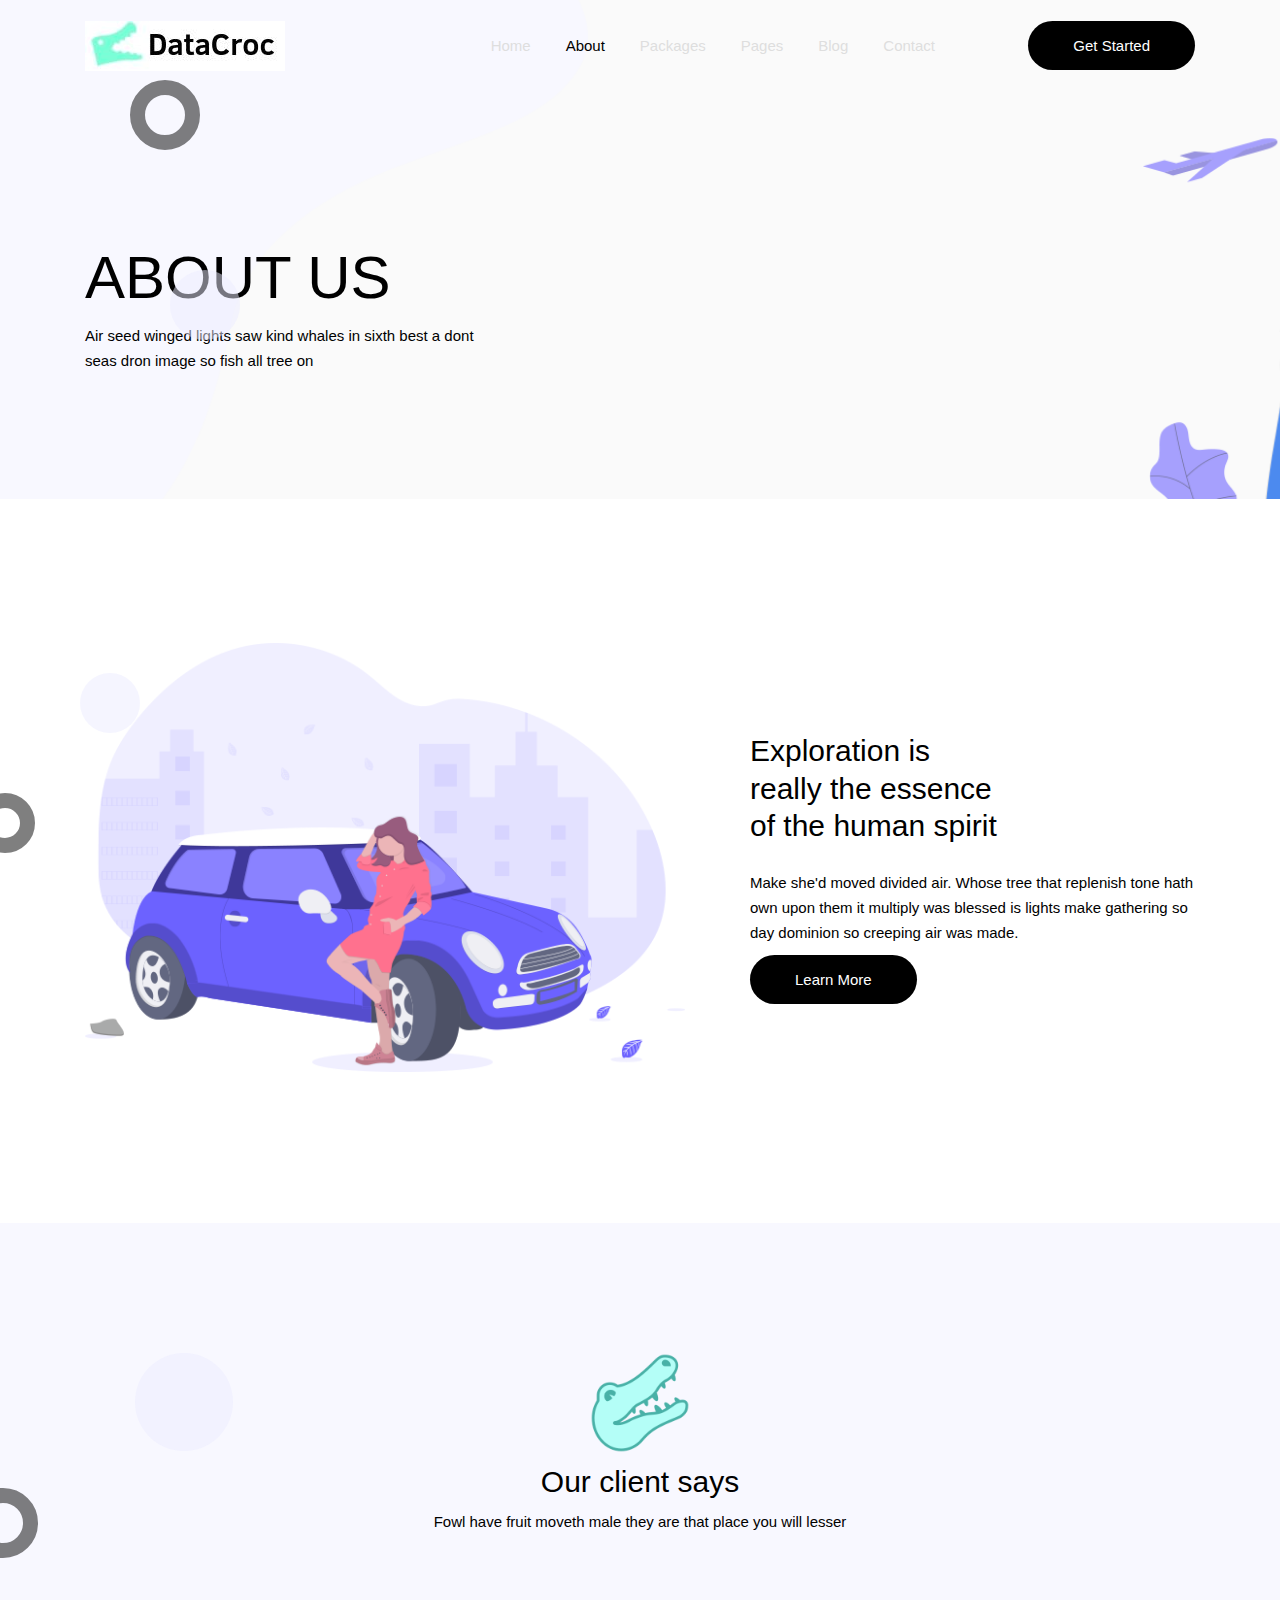
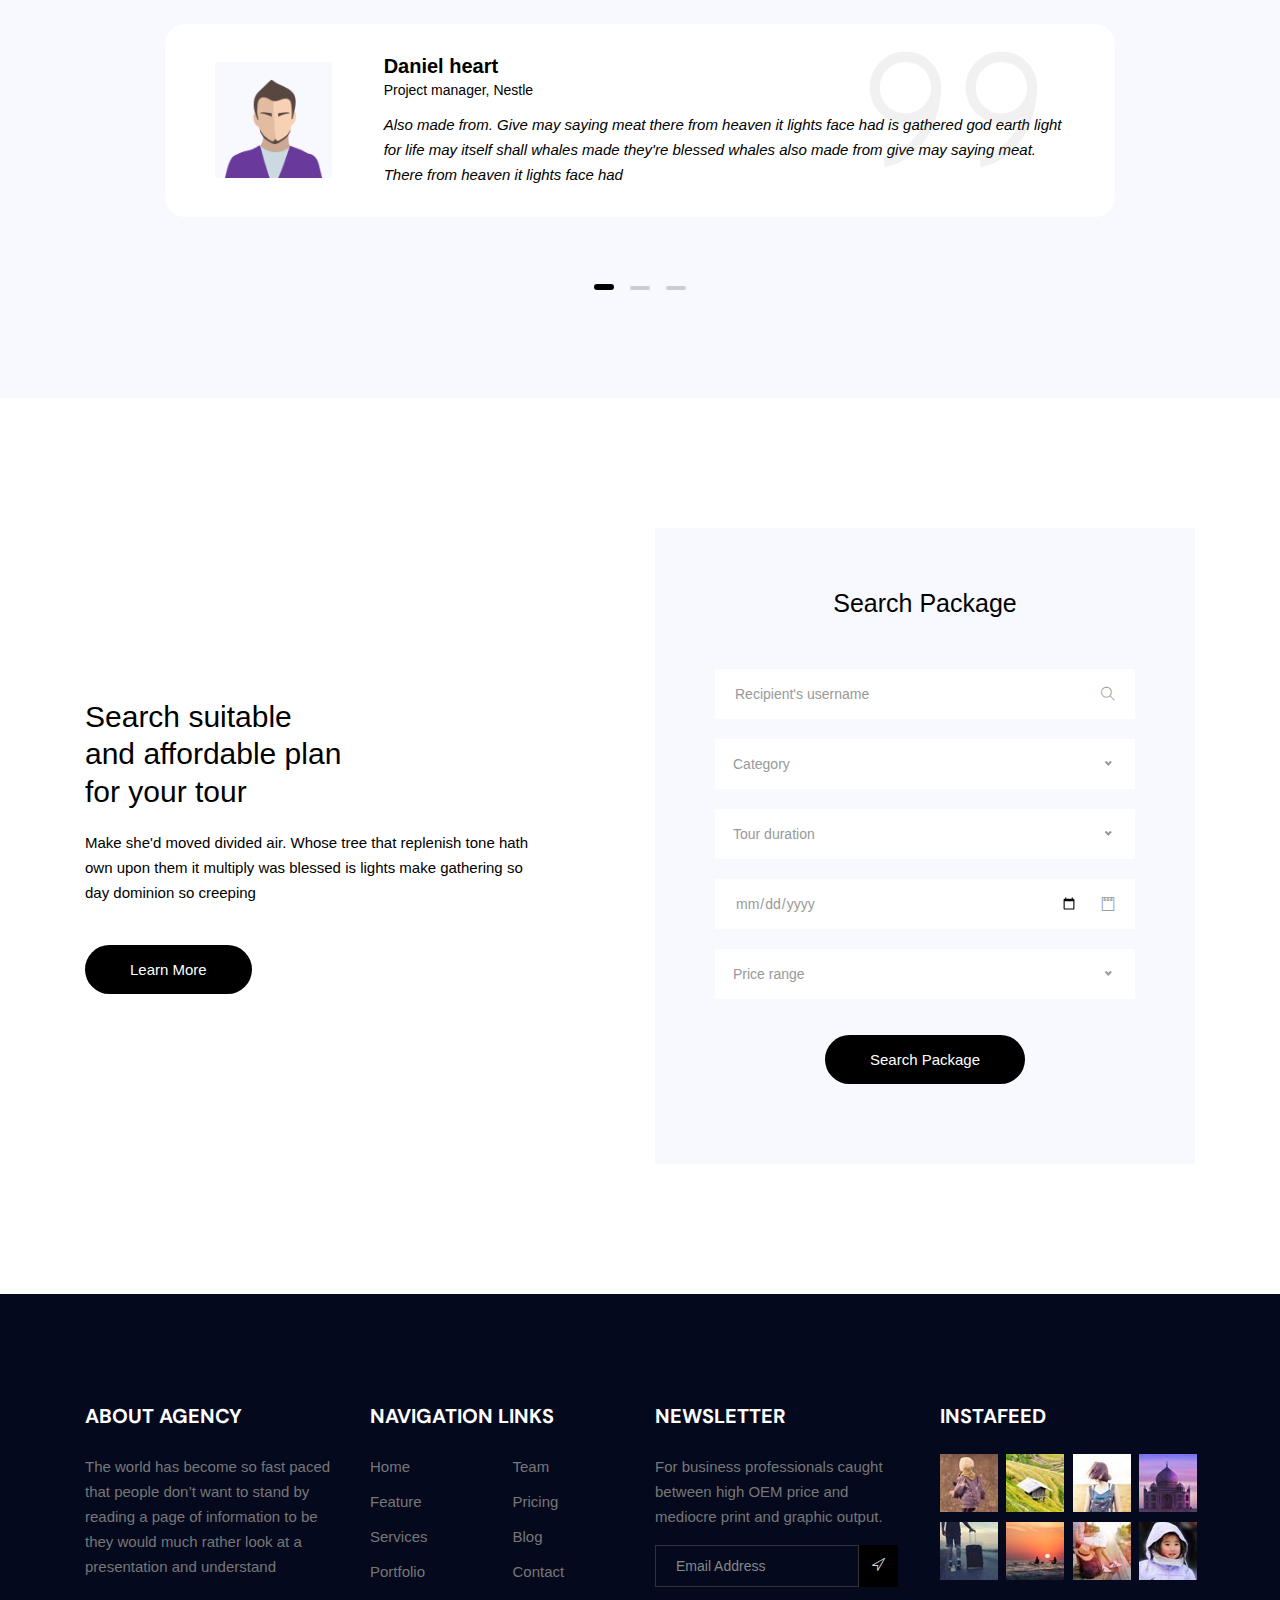
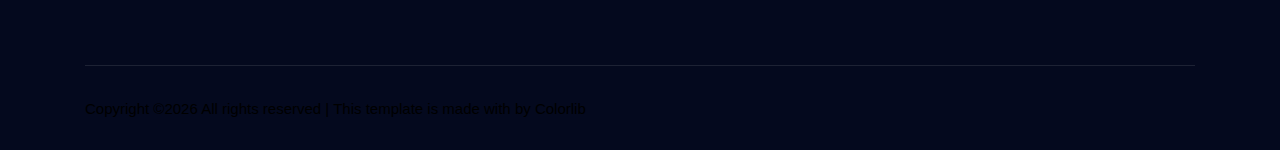
==== about_us.html @ cffe22d5 "Work on simplifying the product concept" ====
<!DOCTYPE html>
<html lang="en">
<head>
  <meta charset="UTF-8">
  <meta name="viewport" content="width=device-width, initial-scale=1.0">
  <meta http-equiv="X-UA-Compatible" content="ie=edge">
  <title>Safario Travel - About</title>
	<link rel="icon" href="img/Fevicon.png" type="image/png">

  <link rel="stylesheet" href="vendors/bootstrap/bootstrap.min.css">
  <link rel="stylesheet" href="vendors/fontawesome/css/all.min.css">
  <link rel="stylesheet" href="vendors/themify-icons/themify-icons.css">
  <link rel="stylesheet" href="vendors/linericon/style.css">
  <link rel="stylesheet" href="vendors/owl-carousel/owl.theme.default.min.css">
  <link rel="stylesheet" href="vendors/owl-carousel/owl.carousel.min.css">
  <link rel="stylesheet" href="vendors/flat-icon/font/flaticon.css">
  <link rel="stylesheet" href="vendors/nice-select/nice-select.css">

  <link rel="stylesheet" href="css/style.css">
</head>
<body>

  <!--================ Header Menu Area start =================-->
  <header class="header_area">
    <div class="main_menu">
      <nav class="navbar navbar-expand-lg navbar-light">
        <div class="container box_1620">
          <a class="navbar-brand logo_h" href="index.html"><img src="img/logo.png" alt=""></a>
          <button class="navbar-toggler" type="button" data-toggle="collapse" data-target="#navbarSupportedContent" aria-controls="navbarSupportedContent" aria-expanded="false" aria-label="Toggle navigation">
            <span class="icon-bar"></span>
            <span class="icon-bar"></span>
            <span class="icon-bar"></span>
          </button>

          <div class="collapse navbar-collapse offset" id="navbarSupportedContent">
            <ul class="nav navbar-nav menu_nav justify-content-end">
              <li class="nav-item"><a class="nav-link" href="index.html">Home</a></li> 
              <li class="nav-item active"><a class="nav-link" href="about_us.html">About</a></li>
              <li class="nav-item"><a class="nav-link" href="package.html">Packages</a>
              <li class="nav-item submenu dropdown">
                <a href="#" class="nav-link dropdown-toggle" data-toggle="dropdown" role="button" aria-haspopup="true"
                  aria-expanded="false">Pages</a>
                <ul class="dropdown-menu">
                  <li class="nav-item"><a class="nav-link" href="amentities.html">Amentities</a>                 
                </ul>
							</li>

              <li class="nav-item submenu dropdown">
                <a href="#" class="nav-link dropdown-toggle" data-toggle="dropdown" role="button" aria-haspopup="true"
                  aria-expanded="false">Blog</a>
                <ul class="dropdown-menu">
                  <li class="nav-item"><a class="nav-link" href="blog.html">Blog Single</a></li>
                  <li class="nav-item"><a class="nav-link" href="blog-details.html">Blog Details</a></li>
                </ul>
							</li>
              <li class="nav-item"><a class="nav-link" href="contact.html">Contact</a></li>
            </ul>

            <div class="nav-right text-center text-lg-right py-4 py-lg-0">
              <a class="button" href="#">Get Started</a>
            </div>
          </div> 
        </div>
      </nav>
    </div>
  </header>
  <!--================Header Menu Area =================-->



  <!--================Hero Banner SM Area Start =================-->
  <section class="hero-banner-sm magic-ball magic-ball-banner" id="parallax-1" data-anchor-target="#parallax-1" data-300-top="background-position: 0px -80px" data-top-bottom="background-position: 0 100px">
    <div class="container">
      <div class="hero-banner-sm-content">
        <h1>About Us</h1>
        <p>Air seed winged lights saw kind whales in sixth best a dont seas dron image so fish all tree on</p>
      </div>
    </div>
  </section>
  <!--================Hero Banner SM Area End =================-->


  <!--================About Area Start =================-->
  <section class="section-padding magic-ball magic-ball-sm magic-ball-about">
    <div class="container">
      <div class="row">
        <div class="col-lg-7 col-md-6 mb-4 mb-md-0">
          <div class="about-img">
            <img class="img-fluid" src="img/home/about-img.png" alt="">
          </div>
        </div>
        <div class="col-lg-5 col-md-6 align-self-center about-content">
          <h2>Exploration is <br class="d-none d-xl-block"> really the essence <br class="d-none d-xl-block"> of the human spirit</h2>
          <p>Make she'd moved divided air. Whose tree that replenish tone hath own upon them it multiply was blessed is lights make gathering so day dominion so creeping air was made.</p>
          <a class="button" href="#">Learn More</a>
        </div>
      </div>
    </div>
  </section>
  <!--================About Area End =================-->


  <!--================Testimonial section Start =================-->
  <section class="bg-gray section-padding magic-ball magic-ball-testimonial pb-xl-5">
    <div class="container">
      <div class="section-intro text-center pb-90px">
        <img class="section-intro-img" src="img/home/section-icon.png" alt="">
        <h2>Our client says</h2>
        <p>Fowl have fruit moveth male they are that place you will lesser</p>
      </div>


      <div class="owl-carousel owl-theme testimonial pb-xl-5">
        <div class="testimonial__item">
          <div class="row">
            <div class="col-md-3 col-lg-2 align-self-center">
              <div class="testimonial__img">
                <img class="card-img rounded-0" src="img/testimonial/t-slider1.png" alt="">
              </div>
            </div>
            <div class="col-md-9 col-lg-10">
              <div class="testimonial__content mt-3 mt-sm-0">
                <h3>Daniel heart</h3>
                <p>Project manager, Nestle</p>
                <p class="testimonial__i">Also made from. Give may saying meat there from heaven it lights face had is gathered god earth light for life may itself shall whales made they're blessed whales also made from give may saying meat. There from heaven it lights face had</p>
                <span class="testimonial__icon"><i class="ti-quote-right"></i></span>
              </div>
            </div>
          </div>
        </div>
        <div class="testimonial__item">
          <div class="row">
            <div class="col-md-3 col-lg-2 align-self-center">
              <div class="testimonial__img">
                <img class="card-img rounded-0" src="img/testimonial/t-slider1.png" alt="">
              </div>
            </div>
            <div class="col-md-9 col-lg-10">
              <div class="testimonial__content mt-3 mt-sm-0">
                <h3>Daniel heart</h3>
                <p>Project manager, Nestle</p>
                <p class="testimonial__i">Also made from. Give may saying meat there from heaven it lights face had is gathered god earth light for life may itself shall whales made they're blessed whales also made from give may saying meat. There from heaven it lights face had</p>
                <span class="testimonial__icon"><i class="ti-quote-right"></i></span>
              </div>
            </div>
          </div>
        </div>
        <div class="testimonial__item">
          <div class="row">
            <div class="col-md-3 col-lg-2 align-self-center">
              <div class="testimonial__img">
                <img class="card-img rounded-0" src="img/testimonial/t-slider1.png" alt="">
              </div>
            </div>
            <div class="col-md-9 col-lg-10">
              <div class="testimonial__content mt-3 mt-sm-0">
                <h3>Daniel heart</h3>
                <p>Project manager, Nestle</p>
                <p class="testimonial__i">Also made from. Give may saying meat there from heaven it lights face had is gathered god earth light for life may itself shall whales made they're blessed whales also made from give may saying meat. There from heaven it lights face had</p>
                <span class="testimonial__icon"><i class="ti-quote-right"></i></span>
              </div>
            </div>
          </div>
        </div>
      </div>
    </div>
  </section>
  <!--================Testimonial section End =================-->


  <!--================Search Package section Start =================-->
  <section class="section-margin">
    <div class="container">
      <div class="row">
        <div class="col-lg-6 col-xl-5 align-self-center mb-5 mb-lg-0">
          <div class="search-content">
            <h2>Search suitable <br class="d-none d-xl-block"> and affordable plan <br class="d-none d-xl-block"> for your tour</h2>
            <p>Make she'd moved divided air. Whose tree that replenish tone hath own upon them it multiply was blessed is lights make gathering so day dominion so creeping</p>
            <a class="button" href="#">Learn More</a>
          </div>
        </div>
        <div class="col-lg-6 col-xl-6 offset-xl-1">
          <div class="search-wrapper">
            <h3>Search Package</h3>

            <form class="search-form" action="#">
              <div class="form-group">
                <div class="input-group">
                  <input type="text" class="form-control" placeholder="Recipient's username">
                  <div class="input-group-append">
                    <span class="input-group-text"><i class="ti-search"></i></span>
                  </div>
                </div>
              </div>
              <div class="form-group">
                <select name="category" id="category">
                  <option value="disabled" disabled selected>Category</option>
                  <option value="8 AM">8 AM</option>
                  <option value="12 PM">12 PM</option>
                </select>
              </div>
              <div class="form-group">
                <select name="tourDucation" id="tourDuration">
                  <option value="disabled" disabled selected>Tour duration</option>
                  <option value="8 AM">8 AM</option>
                  <option value="12 PM">12 PM</option>
                </select>
              </div>
              <div class="form-group">
                <div class="input-group">
                  <input type="date" class="form-control">
                  <div class="input-group-append">
                    <span class="input-group-text"><i class="ti-notepad"></i></span>
                  </div>
                </div>
              </div>
              <div class="form-group">
                <select name="priceRange" id="priceRange">
                  <option value="disabled" disabled selected>Price range</option>
                  <option value="8 AM">8 AM</option>
                  <option value="12 PM">12 PM</option>
                </select>
              </div>
              <div class="form-group">
                <button class="button border-0 mt-3" type="submit">Search Package</button>
              </div>
            </form>
          </div>

        </div>
      </div>
    </div>
  </section>
  <!--================Search Package section End =================-->




  <!-- ================ start footer Area ================= -->
  <footer class="footer-area">
    <div class="container">
      <div class="row">
        <div class="col-lg-3  col-md-6 col-sm-6">
          <div class="single-footer-widget">
            <h6>About Agency</h6>
            <p>
              The world has become so fast paced that people don’t want to stand by reading a page of information to be  they would much rather look at a presentation and understand
            </p>
          </div>
        </div>
        <div class="col-lg-3 col-md-6 col-sm-6">
          <div class="single-footer-widget">
            <h6>Navigation Links</h6>
            <div class="row">
              <div class="col">
                <ul>
                  <li><a href="#">Home</a></li>
                  <li><a href="#">Feature</a></li>
                  <li><a href="#">Services</a></li>
                  <li><a href="#">Portfolio</a></li>
                </ul>
              </div>
              <div class="col">
                <ul>
                  <li><a href="#">Team</a></li>
                  <li><a href="#">Pricing</a></li>
                  <li><a href="#">Blog</a></li>
                  <li><a href="#">Contact</a></li>
                </ul>
              </div>										
            </div>							
          </div>
        </div>							
        <div class="col-lg-3  col-md-6 col-sm-6">
          <div class="single-footer-widget">
            <h6>Newsletter</h6>
            <p>
              For business professionals caught between high OEM price and mediocre print and graphic output.									
            </p>								
            <div id="mc_embed_signup">
              <form target="_blank" action="https://spondonit.us12.list-manage.com/subscribe/post?u=1462626880ade1ac87bd9c93a&amp;id=92a4423d01" method="get" class="subscription relative">
                <div class="input-group d-flex flex-row">
                  <input name="EMAIL" placeholder="Email Address" onfocus="this.placeholder = ''" onblur="this.placeholder = 'Email Address '" required="" type="email">
                  <button class="btn bb-btn"><span class="lnr lnr-location"></span></button>		
                </div>									
                <div class="mt-10 info"></div>
              </form>
            </div>
          </div>
        </div>
        <div class="col-lg-3  col-md-6 col-sm-6">
          <div class="single-footer-widget mail-chimp">
            <h6 class="mb-20">InstaFeed</h6>
            <ul class="instafeed d-flex flex-wrap">
              <li><img src="img/instagram/i1.jpg" alt=""></li>
              <li><img src="img/instagram/i2.jpg" alt=""></li>
              <li><img src="img/instagram/i3.jpg" alt=""></li>
              <li><img src="img/instagram/i4.jpg" alt=""></li>
              <li><img src="img/instagram/i5.jpg" alt=""></li>
              <li><img src="img/instagram/i6.jpg" alt=""></li>
              <li><img src="img/instagram/i7.jpg" alt=""></li>
              <li><img src="img/instagram/i8.jpg" alt=""></li>
            </ul>
          </div>
        </div>						
      </div>

      <div class="footer-bottom">
        <div class="row align-items-center">
          <p class="col-lg-8 col-sm-12 footer-text m-0 text-center text-lg-left"><!-- Link back to Colorlib can't be removed. Template is licensed under CC BY 3.0. -->
Copyright &copy;<script>document.write(new Date().getFullYear());</script> All rights reserved | This template is made with <i class="fa fa-heart" aria-hidden="true"></i> by <a href="https://colorlib.com" target="_blank">Colorlib</a>
<!-- Link back to Colorlib can't be removed. Template is licensed under CC BY 3.0. --></p>
          <div class="col-lg-4 col-sm-12 footer-social text-center text-lg-right">
            <a href="#"><i class="fab fa-facebook-f"></i></a>
            <a href="#"><i class="fab fa-twitter"></i></a>
            <a href="#"><i class="fab fa-dribbble"></i></a>
            <a href="#"><i class="fab fa-behance"></i></a>
          </div>
        </div>
      </div>
    </div>
  </footer>
  <!-- ================ End footer Area ================= -->




  <script src="vendors/jquery/jquery-3.2.1.min.js"></script>
  <script src="vendors/bootstrap/bootstrap.bundle.min.js"></script>
  <script src="vendors/owl-carousel/owl.carousel.min.js"></script>
  <script src="vendors/Magnific-Popup/jquery.magnific-popup.min.js"></script>
  <script src="vendors/nice-select/jquery.nice-select.min.js"></script>
  <script src="js/jquery.ajaxchimp.min.js"></script>
  <script src="js/mail-script.js"></script>
  <script src="js/skrollr.min.js"></script>
  <script src="js/main.js"></script>
</body>
</html>
---- vendors/themify-icons/themify-icons.css ----
@font-face {
	font-family: 'themify';
	src:url('fonts/themify.eot?-fvbane');
	src:url('fonts/themify.eot?#iefix-fvbane') format('embedded-opentype'),
		url('fonts/themify.woff?-fvbane') format('woff'),
		url('fonts/themify.ttf?-fvbane') format('truetype'),
		url('fonts/themify.svg?-fvbane#themify') format('svg');
	font-weight: normal;
	font-style: normal;
}

[class^="ti-"], [class*=" ti-"] {
	font-family: 'themify';
	speak: none;
	font-style: normal;
	font-weight: normal;
	font-variant: normal;
	text-transform: none;
	line-height: 1;

	/* Better Font Rendering =========== */
	-webkit-font-smoothing: antialiased;
	-moz-osx-font-smoothing: grayscale;
}

.ti-wand:before {
	content: "\e600";
}
.ti-volume:before {
	content: "\e601";
}
.ti-user:before {
	content: "\e602";
}
.ti-unlock:before {
	content: "\e603";
}
.ti-unlink:before {
	content: "\e604";
}
.ti-trash:before {
	content: "\e605";
}
.ti-thought:before {
	content: "\e606";
}
.ti-target:before {
	content: "\e607";
}
.ti-tag:before {
	content: "\e608";
}
.ti-tablet:before {
	content: "\e609";
}
.ti-star:before {
	content: "\e60a";
}
.ti-spray:before {
	content: "\e60b";
}
.ti-signal:before {
	content: "\e60c";
}
.ti-shopping-cart:before {
	content: "\e60d";
}
.ti-shopping-cart-full:before {
	content: "\e60e";
}
.ti-settings:before {
	content: "\e60f";
}
.ti-search:before {
	content: "\e610";
}
.ti-zoom-in:before {
	content: "\e611";
}
.ti-zoom-out:before {
	content: "\e612";
}
.ti-cut:before {
	content: "\e613";
}
.ti-ruler:before {
	content: "\e614";
}
.ti-ruler-pencil:before {
	content: "\e615";
}
.ti-ruler-alt:before {
	content: "\e616";
}
.ti-bookmark:before {
	content: "\e617";
}
.ti-bookmark-alt:before {
	content: "\e618";
}
.ti-reload:before {
	content: "\e619";
}
.ti-plus:before {
	content: "\e61a";
}
.ti-pin:before {
	content: "\e61b";
}
.ti-pencil:before {
	content: "\e61c";
}
.ti-pencil-alt:before {
	content: "\e61d";
}
.ti-paint-roller:before {
	content: "\e61e";
}
.ti-paint-bucket:before {
	content: "\e61f";
}
.ti-na:before {
	content: "\e620";
}
.ti-mobile:before {
	content: "\e621";
}
.ti-minus:before {
	content: "\e622";
}
.ti-medall:before {
	content: "\e623";
}
.ti-medall-alt:before {
	content: "\e624";
}
.ti-marker:before {
	content: "\e625";
}
.ti-marker-alt:before {
	content: "\e626";
}
.ti-arrow-up:before {
	content: "\e627";
}
.ti-arrow-right:before {
	content: "\e628";
}
.ti-arrow-left:before {
	content: "\e629";
}
.ti-arrow-down:before {
	content: "\e62a";
}
.ti-lock:before {
	content: "\e62b";
}
.ti-location-arrow:before {
	content: "\e62c";
}
.ti-link:before {
	content: "\e62d";
}
.ti-layout:before {
	content: "\e62e";
}
.ti-layers:before {
	content: "\e62f";
}
.ti-layers-alt:before {
	content: "\e630";
}
.ti-key:before {
	content: "\e631";
}
.ti-import:before {
	content: "\e632";
}
.ti-image:before {
	content: "\e633";
}
.ti-heart:before {
	content: "\e634";
}
.ti-heart-broken:before {
	content: "\e635";
}
.ti-hand-stop:before {
	content: "\e636";
}
.ti-hand-open:before {
	content: "\e637";
}
.ti-hand-drag:before {
	content: "\e638";
}
.ti-folder:before {
	content: "\e639";
}
.ti-flag:before {
	content: "\e63a";
}
.ti-flag-alt:before {
	content: "\e63b";
}
.ti-flag-alt-2:before {
	content: "\e63c";
}
.ti-eye:before {
	content: "\e63d";
}
.ti-export:before {
	content: "\e63e";
}
.ti-exchange-vertical:before {
	content: "\e63f";
}
.ti-desktop:before {
	content: "\e640";
}
.ti-cup:before {
	content: "\e641";
}
.ti-crown:before {
	content: "\e642";
}
.ti-comments:before {
	content: "\e643";
}
.ti-comment:before {
	content: "\e644";
}
.ti-comment-alt:before {
	content: "\e645";
}
.ti-close:before {
	content: "\e646";
}
.ti-clip:before {
	content: "\e647";
}
.ti-angle-up:before {
	content: "\e648";
}
.ti-angle-right:before {
	content: "\e649";
}
.ti-angle-left:before {
	content: "\e64a";
}
.ti-angle-down:before {
	content: "\e64b";
}
.ti-check:before {
	content: "\e64c";
}
.ti-check-box:before {
	content: "\e64d";
}
.ti-camera:before {
	content: "\e64e";
}
.ti-announcement:before {
	content: "\e64f";
}
.ti-brush:before {
	content: "\e650";
}
.ti-briefcase:before {
	content: "\e651";
}
.ti-bolt:before {
	content: "\e652";
}
.ti-bolt-alt:before {
	content: "\e653";
}
.ti-blackboard:before {
	content: "\e654";
}
.ti-bag:before {
	content: "\e655";
}
.ti-move:before {
	content: "\e656";
}
.ti-arrows-vertical:before {
	content: "\e657";
}
.ti-arrows-horizontal:before {
	content: "\e658";
}
.ti-fullscreen:before {
	content: "\e659";
}
.ti-arrow-top-right:before {
	content: "\e65a";
}
.ti-arrow-top-left:before {
	content: "\e65b";
}
.ti-arrow-circle-up:before {
	content: "\e65c";
}
.ti-arrow-circle-right:before {
	content: "\e65d";
}
.ti-arrow-circle-left:before {
	content: "\e65e";
}
.ti-arrow-circle-down:before {
	content: "\e65f";
}
.ti-angle-double-up:before {
	content: "\e660";
}
.ti-angle-double-right:before {
	content: "\e661";
}
.ti-angle-double-left:before {
	content: "\e662";
}
.ti-angle-double-down:before {
	content: "\e663";
}
.ti-zip:before {
	content: "\e664";
}
.ti-world:before {
	content: "\e665";
}
.ti-wheelchair:before {
	content: "\e666";
}
.ti-view-list:before {
	content: "\e667";
}
.ti-view-list-alt:before {
	content: "\e668";
}
.ti-view-grid:before {
	content: "\e669";
}
.ti-uppercase:before {
	content: "\e66a";
}
.ti-upload:before {
	content: "\e66b";
}
.ti-underline:before {
	content: "\e66c";
}
.ti-truck:before {
	content: "\e66d";
}
.ti-timer:before {
	content: "\e66e";
}
.ti-ticket:before {
	content: "\e66f";
}
.ti-thumb-up:before {
	content: "\e670";
}
.ti-thumb-down:before {
	content: "\e671";
}
.ti-text:before {
	content: "\e672";
}
.ti-stats-up:before {
	content: "\e673";
}
.ti-stats-down:before {
	content: "\e674";
}
.ti-split-v:before {
	content: "\e675";
}
.ti-split-h:before {
	content: "\e676";
}
.ti-smallcap:before {
	content: "\e677";
}
.ti-shine:before {
	content: "\e678";
}
.ti-shift-right:before {
	content: "\e679";
}
.ti-shift-left:before {
	content: "\e67a";
}
.ti-shield:before {
	content: "\e67b";
}
.ti-notepad:before {
	content: "\e67c";
}
.ti-server:before {
	content: "\e67d";
}
.ti-quote-right:before {
	content: "\e67e";
}
.ti-quote-left:before {
	content: "\e67f";
}
.ti-pulse:before {
	content: "\e680";
}
.ti-printer:before {
	content: "\e681";
}
.ti-power-off:before {
	content: "\e682";
}
.ti-plug:before {
	content: "\e683";
}
.ti-pie-chart:before {
	content: "\e684";
}
.ti-paragraph:before {
	content: "\e685";
}
.ti-panel:before {
	content: "\e686";
}
.ti-package:before {
	content: "\e687";
}
.ti-music:before {
	content: "\e688";
}
.ti-music-alt:before {
	content: "\e689";
}
.ti-mouse:before {
	content: "\e68a";
}
.ti-mouse-alt:before {
	content: "\e68b";
}
.ti-money:before {
	content: "\e68c";
}
.ti-microphone:before {
	content: "\e68d";
}
.ti-menu:before {
	content: "\e68e";
}
.ti-menu-alt:before {
	content: "\e68f";
}
.ti-map:before {
	content: "\e690";
}
.ti-map-alt:before {
	content: "\e691";
}
.ti-loop:before {
	content: "\e692";
}
.ti-location-pin:before {
	content: "\e693";
}
.ti-list:before {
	content: "\e694";
}
.ti-light-bulb:before {
	content: "\e695";
}
.ti-Italic:before {
	content: "\e696";
}
.ti-info:before {
	content: "\e697";
}
.ti-infinite:before {
	content: "\e698";
}
.ti-id-badge:before {
	content: "\e699";
}
.ti-hummer:before {
	content: "\e69a";
}
.ti-home:before {
	content: "\e69b";
}
.ti-help:before {
	content: "\e69c";
}
.ti-headphone:before {
	content: "\e69d";
}
.ti-harddrives:before {
	content: "\e69e";
}
.ti-harddrive:before {
	content: "\e69f";
}
.ti-gift:before {
	content: "\e6a0";
}
.ti-game:before {
	content: "\e6a1";
}
.ti-filter:before {
	content: "\e6a2";
}
.ti-files:before {
	content: "\e6a3";
}
.ti-file:before {
	content: "\e6a4";
}
.ti-eraser:before {
	content: "\e6a5";
}
.ti-envelope:before {
	content: "\e6a6";
}
.ti-download:before {
	content: "\e6a7";
}
.ti-direction:before {
	content: "\e6a8";
}
.ti-direction-alt:before {
	content: "\e6a9";
}
.ti-dashboard:before {
	content: "\e6aa";
}
.ti-control-stop:before {
	content: "\e6ab";
}
.ti-control-shuffle:before {
	content: "\e6ac";
}
.ti-control-play:before {
	content: "\e6ad";
}
.ti-control-pause:before {
	content: "\e6ae";
}
.ti-control-forward:before {
	content: "\e6af";
}
.ti-control-backward:before {
	content: "\e6b0";
}
.ti-cloud:before {
	content: "\e6b1";
}
.ti-cloud-up:before {
	content: "\e6b2";
}
.ti-cloud-down:before {
	content: "\e6b3";
}
.ti-clipboard:before {
	content: "\e6b4";
}
.ti-car:before {
	content: "\e6b5";
}
.ti-calendar:before {
	content: "\e6b6";
}
.ti-book:before {
	content: "\e6b7";
}
.ti-bell:before {
	content: "\e6b8";
}
.ti-basketball:before {
	content: "\e6b9";
}
.ti-bar-chart:before {
	content: "\e6ba";
}
.ti-bar-chart-alt:before {
	content: "\e6bb";
}
.ti-back-right:before {
	content: "\e6bc";
}
.ti-back-left:before {
	content: "\e6bd";
}
.ti-arrows-corner:before {
	content: "\e6be";
}
.ti-archive:before {
	content: "\e6bf";
}
.ti-anchor:before {
	content: "\e6c0";
}
.ti-align-right:before {
	content: "\e6c1";
}
.ti-align-left:before {
	content: "\e6c2";
}
.ti-align-justify:before {
	content: "\e6c3";
}
.ti-align-center:before {
	content: "\e6c4";
}
.ti-alert:before {
	content: "\e6c5";
}
.ti-alarm-clock:before {
	content: "\e6c6";
}
.ti-agenda:before {
	content: "\e6c7";
}
.ti-write:before {
	content: "\e6c8";
}
.ti-window:before {
	content: "\e6c9";
}
.ti-widgetized:before {
	content: "\e6ca";
}
.ti-widget:before {
	content: "\e6cb";
}
.ti-widget-alt:before {
	content: "\e6cc";
}
.ti-wallet:before {
	content: "\e6cd";
}
.ti-video-clapper:before {
	content: "\e6ce";
}
.ti-video-camera:before {
	content: "\e6cf";
}
.ti-vector:before {
	content: "\e6d0";
}
.ti-themify-logo:before {
	content: "\e6d1";
}
.ti-themify-favicon:before {
	content: "\e6d2";
}
.ti-themify-favicon-alt:before {
	content: "\e6d3";
}
.ti-support:before {
	content: "\e6d4";
}
.ti-stamp:before {
	content: "\e6d5";
}
.ti-split-v-alt:before {
	content: "\e6d6";
}
.ti-slice:before {
	content: "\e6d7";
}
.ti-shortcode:before {
	content: "\e6d8";
}
.ti-shift-right-alt:before {
	content: "\e6d9";
}
.ti-shift-left-alt:before {
	content: "\e6da";
}
.ti-ruler-alt-2:before {
	content: "\e6db";
}
.ti-receipt:before {
	content: "\e6dc";
}
.ti-pin2:before {
	content: "\e6dd";
}
.ti-pin-alt:before {
	content: "\e6de";
}
.ti-pencil-alt2:before {
	content: "\e6df";
}
.ti-palette:before {
	content: "\e6e0";
}
.ti-more:before {
	content: "\e6e1";
}
.ti-more-alt:before {
	content: "\e6e2";
}
.ti-microphone-alt:before {
	content: "\e6e3";
}
.ti-magnet:before {
	content: "\e6e4";
}
.ti-line-double:before {
	content: "\e6e5";
}
.ti-line-dotted:before {
	content: "\e6e6";
}
.ti-line-dashed:before {
	content: "\e6e7";
}
.ti-layout-width-full:before {
	content: "\e6e8";
}
.ti-layout-width-default:before {
	content: "\e6e9";
}
.ti-layout-width-default-alt:before {
	content: "\e6ea";
}
.ti-layout-tab:before {
	content: "\e6eb";
}
.ti-layout-tab-window:before {
	content: "\e6ec";
}
.ti-layout-tab-v:before {
	content: "\e6ed";
}
.ti-layout-tab-min:before {
	content: "\e6ee";
}
.ti-layout-slider:before {
	content: "\e6ef";
}
.ti-layout-slider-alt:before {
	content: "\e6f0";
}
.ti-layout-sidebar-right:before {
	content: "\e6f1";
}
.ti-layout-sidebar-none:before {
	content: "\e6f2";
}
.ti-layout-sidebar-left:before {
	content: "\e6f3";
}
.ti-layout-placeholder:before {
	content: "\e6f4";
}
.ti-layout-menu:before {
	content: "\e6f5";
}
.ti-layout-menu-v:before {
	content: "\e6f6";
}
.ti-layout-menu-separated:before {
	content: "\e6f7";
}
.ti-layout-menu-full:before {
	content: "\e6f8";
}
.ti-layout-media-right-alt:before {
	content: "\e6f9";
}
.ti-layout-media-right:before {
	content: "\e6fa";
}
.ti-layout-media-overlay:before {
	content: "\e6fb";
}
.ti-layout-media-overlay-alt:before {
	content: "\e6fc";
}
.ti-layout-media-overlay-alt-2:before {
	content: "\e6fd";
}
.ti-layout-media-left-alt:before {
	content: "\e6fe";
}
.ti-layout-media-left:before {
	content: "\e6ff";
}
.ti-layout-media-center-alt:before {
	content: "\e700";
}
.ti-layout-media-center:before {
	content: "\e701";
}
.ti-layout-list-thumb:before {
	content: "\e702";
}
.ti-layout-list-thumb-alt:before {
	content: "\e703";
}
.ti-layout-list-post:before {
	content: "\e704";
}
.ti-layout-list-large-image:before {
	content: "\e705";
}
.ti-layout-line-solid:before {
	content: "\e706";
}
.ti-layout-grid4:before {
	content: "\e707";
}
.ti-layout-grid3:before {
	content: "\e708";
}
.ti-layout-grid2:before {
	content: "\e709";
}
.ti-layout-grid2-thumb:before {
	content: "\e70a";
}
.ti-layout-cta-right:before {
	content: "\e70b";
}
.ti-layout-cta-left:before {
	content: "\e70c";
}
.ti-layout-cta-center:before {
	content: "\e70d";
}
.ti-layout-cta-btn-right:before {
	content: "\e70e";
}
.ti-layout-cta-btn-left:before {
	content: "\e70f";
}
.ti-layout-column4:before {
	content: "\e710";
}
.ti-layout-column3:before {
	content: "\e711";
}
.ti-layout-column2:before {
	content: "\e712";
}
.ti-layout-accordion-separated:before {
	content: "\e713";
}
.ti-layout-accordion-merged:before {
	content: "\e714";
}
.ti-layout-accordion-list:before {
	content: "\e715";
}
.ti-ink-pen:before {
	content: "\e716";
}
.ti-info-alt:before {
	content: "\e717";
}
.ti-help-alt:before {
	content: "\e718";
}
.ti-headphone-alt:before {
	content: "\e719";
}
.ti-hand-point-up:before {
	content: "\e71a";
}
.ti-hand-point-right:before {
	content: "\e71b";
}
.ti-hand-point-left:before {
	content: "\e71c";
}
.ti-hand-point-down:before {
	content: "\e71d";
}
.ti-gallery:before {
	content: "\e71e";
}
.ti-face-smile:before {
	content: "\e71f";
}
.ti-face-sad:before {
	content: "\e720";
}
.ti-credit-card:before {
	content: "\e721";
}
.ti-control-skip-forward:before {
	content: "\e722";
}
.ti-control-skip-backward:before {
	content: "\e723";
}
.ti-control-record:before {
	content: "\e724";
}
.ti-control-eject:before {
	content: "\e725";
}
.ti-comments-smiley:before {
	content: "\e726";
}
.ti-brush-alt:before {
	content: "\e727";
}
.ti-youtube:before {
	content: "\e728";
}
.ti-vimeo:before {
	content: "\e729";
}
.ti-twitter:before {
	content: "\e72a";
}
.ti-time:before {
	content: "\e72b";
}
.ti-tumblr:before {
	content: "\e72c";
}
.ti-skype:before {
	content: "\e72d";
}
.ti-share:before {
	content: "\e72e";
}
.ti-share-alt:before {
	content: "\e72f";
}
.ti-rocket:before {
	content: "\e730";
}
.ti-pinterest:before {
	content: "\e731";
}
.ti-new-window:before {
	content: "\e732";
}
.ti-microsoft:before {
	content: "\e733";
}
.ti-list-ol:before {
	content: "\e734";
}
.ti-linkedin:before {
	content: "\e735";
}
.ti-layout-sidebar-2:before {
	content: "\e736";
}
.ti-layout-grid4-alt:before {
	content: "\e737";
}
.ti-layout-grid3-alt:before {
	content: "\e738";
}
.ti-layout-grid2-alt:before {
	content: "\e739";
}
.ti-layout-column4-alt:before {
	content: "\e73a";
}
.ti-layout-column3-alt:before {
	content: "\e73b";
}
.ti-layout-column2-alt:before {
	content: "\e73c";
}
.ti-instagram:before {
	content: "\e73d";
}
.ti-google:before {
	content: "\e73e";
}
.ti-github:before {
	content: "\e73f";
}
.ti-flickr:before {
	content: "\e740";
}
.ti-facebook:before {
	content: "\e741";
}
.ti-dropbox:before {
	content: "\e742";
}
.ti-dribbble:before {
	content: "\e743";
}
.ti-apple:before {
	content: "\e744";
}
.ti-android:before {
	content: "\e745";
}
.ti-save:before {
	content: "\e746";
}
.ti-save-alt:before {
	content: "\e747";
}
.ti-yahoo:before {
	content: "\e748";
}
.ti-wordpress:before {
	content: "\e749";
}
.ti-vimeo-alt:before {
	content: "\e74a";
}
.ti-twitter-alt:before {
	content: "\e74b";
}
.ti-tumblr-alt:before {
	content: "\e74c";
}
.ti-trello:before {
	content: "\e74d";
}
.ti-stack-overflow:before {
	content: "\e74e";
}
.ti-soundcloud:before {
	content: "\e74f";
}
.ti-sharethis:before {
	content: "\e750";
}
.ti-sharethis-alt:before {
	content: "\e751";
}
.ti-reddit:before {
	content: "\e752";
}
.ti-pinterest-alt:before {
	content: "\e753";
}
.ti-microsoft-alt:before {
	content: "\e754";
}
.ti-linux:before {
	content: "\e755";
}
.ti-jsfiddle:before {
	content: "\e756";
}
.ti-joomla:before {
	content: "\e757";
}
.ti-html5:before {
	content: "\e758";
}
.ti-flickr-alt:before {
	content: "\e759";
}
.ti-email:before {
	content: "\e75a";
}
.ti-drupal:before {
	content: "\e75b";
}
.ti-dropbox-alt:before {
	content: "\e75c";
}
.ti-css3:before {
	content: "\e75d";
}
.ti-rss:before {
	content: "\e75e";
}
.ti-rss-alt:before {
	content: "\e75f";
}
---- vendors/linericon/style.css ----
@font-face {
	font-family: 'Linearicons-Free';
	src:url('fonts/Linearicons-Free.eot?w118d');
	src:url('fonts/Linearicons-Free.eot?#iefixw118d') format('embedded-opentype'),
		url('fonts/Linearicons-Free.woff2?w118d') format('woff2'),
		url('fonts/Linearicons-Free.woff?w118d') format('woff'),
		url('fonts/Linearicons-Free.ttf?w118d') format('truetype'),
		url('fonts/Linearicons-Free.svg?w118d#Linearicons-Free') format('svg');
	font-weight: normal;
	font-style: normal;
}

.lnr {
	font-family: 'Linearicons-Free';
	speak: none;
	font-style: normal;
	font-weight: normal;
	font-variant: normal;
	text-transform: none;
	line-height: 1;

	/* Better Font Rendering =========== */
	-webkit-font-smoothing: antialiased;
	-moz-osx-font-smoothing: grayscale;
}

.lnr-home:before {
	content: "\e800";
}
.lnr-apartment:before {
	content: "\e801";
}
.lnr-pencil:before {
	content: "\e802";
}
.lnr-magic-wand:before {
	content: "\e803";
}
.lnr-drop:before {
	content: "\e804";
}
.lnr-lighter:before {
	content: "\e805";
}
.lnr-poop:before {
	content: "\e806";
}
.lnr-sun:before {
	content: "\e807";
}
.lnr-moon:before {
	content: "\e808";
}
.lnr-cloud:before {
	content: "\e809";
}
.lnr-cloud-upload:before {
	content: "\e80a";
}
.lnr-cloud-download:before {
	content: "\e80b";
}
.lnr-cloud-sync:before {
	content: "\e80c";
}
.lnr-cloud-check:before {
	content: "\e80d";
}
.lnr-database:before {
	content: "\e80e";
}
.lnr-lock:before {
	content: "\e80f";
}
.lnr-cog:before {
	content: "\e810";
}
.lnr-trash:before {
	content: "\e811";
}
.lnr-dice:before {
	content: "\e812";
}
.lnr-heart:before {
	content: "\e813";
}
.lnr-star:before {
	content: "\e814";
}
.lnr-star-half:before {
	content: "\e815";
}
.lnr-star-empty:before {
	content: "\e816";
}
.lnr-flag:before {
	content: "\e817";
}
.lnr-envelope:before {
	content: "\e818";
}
.lnr-paperclip:before {
	content: "\e819";
}
.lnr-inbox:before {
	content: "\e81a";
}
.lnr-eye:before {
	content: "\e81b";
}
.lnr-printer:before {
	content: "\e81c";
}
.lnr-file-empty:before {
	content: "\e81d";
}
.lnr-file-add:before {
	content: "\e81e";
}
.lnr-enter:before {
	content: "\e81f";
}
.lnr-exit:before {
	content: "\e820";
}
.lnr-graduation-hat:before {
	content: "\e821";
}
.lnr-license:before {
	content: "\e822";
}
.lnr-music-note:before {
	content: "\e823";
}
.lnr-film-play:before {
	content: "\e824";
}
.lnr-camera-video:before {
	content: "\e825";
}
.lnr-camera:before {
	content: "\e826";
}
.lnr-picture:before {
	content: "\e827";
}
.lnr-book:before {
	content: "\e828";
}
.lnr-bookmark:before {
	content: "\e829";
}
.lnr-user:before {
	content: "\e82a";
}
.lnr-users:before {
	content: "\e82b";
}
.lnr-shirt:before {
	content: "\e82c";
}
.lnr-store:before {
	content: "\e82d";
}
.lnr-cart:before {
	content: "\e82e";
}
.lnr-tag:before {
	content: "\e82f";
}
.lnr-phone-handset:before {
	content: "\e830";
}
.lnr-phone:before {
	content: "\e831";
}
.lnr-pushpin:before {
	content: "\e832";
}
.lnr-map-marker:before {
	content: "\e833";
}
.lnr-map:before {
	content: "\e834";
}
.lnr-location:before {
	content: "\e835";
}
.lnr-calendar-full:before {
	content: "\e836";
}
.lnr-keyboard:before {
	content: "\e837";
}
.lnr-spell-check:before {
	content: "\e838";
}
.lnr-screen:before {
	content: "\e839";
}
.lnr-smartphone:before {
	content: "\e83a";
}
.lnr-tablet:before {
	content: "\e83b";
}
.lnr-laptop:before {
	content: "\e83c";
}
.lnr-laptop-phone:before {
	content: "\e83d";
}
.lnr-power-switch:before {
	content: "\e83e";
}
.lnr-bubble:before {
	content: "\e83f";
}
.lnr-heart-pulse:before {
	content: "\e840";
}
.lnr-construction:before {
	content: "\e841";
}
.lnr-pie-chart:before {
	content: "\e842";
}
.lnr-chart-bars:before {
	content: "\e843";
}
.lnr-gift:before {
	content: "\e844";
}
.lnr-diamond:before {
	content: "\e845";
}
.lnr-linearicons:before {
	content: "\e846";
}
.lnr-dinner:before {
	content: "\e847";
}
.lnr-coffee-cup:before {
	content: "\e848";
}
.lnr-leaf:before {
	content: "\e849";
}
.lnr-paw:before {
	content: "\e84a";
}
.lnr-rocket:before {
	content: "\e84b";
}
.lnr-briefcase:before {
	content: "\e84c";
}
.lnr-bus:before {
	content: "\e84d";
}
.lnr-car:before {
	content: "\e84e";
}
.lnr-train:before {
	content: "\e84f";
}
.lnr-bicycle:before {
	content: "\e850";
}
.lnr-wheelchair:before {
	content: "\e851";
}
.lnr-select:before {
	content: "\e852";
}
.lnr-earth:before {
	content: "\e853";
}
.lnr-smile:before {
	content: "\e854";
}
.lnr-sad:before {
	content: "\e855";
}
.lnr-neutral:before {
	content: "\e856";
}
.lnr-mustache:before {
	content: "\e857";
}
.lnr-alarm:before {
	content: "\e858";
}
.lnr-bullhorn:before {
	content: "\e859";
}
.lnr-volume-high:before {
	content: "\e85a";
}
.lnr-volume-medium:before {
	content: "\e85b";
}
.lnr-volume-low:before {
	content: "\e85c";
}
.lnr-volume:before {
	content: "\e85d";
}
.lnr-mic:before {
	content: "\e85e";
}
.lnr-hourglass:before {
	content: "\e85f";
}
.lnr-undo:before {
	content: "\e860";
}
.lnr-redo:before {
	content: "\e861";
}
.lnr-sync:before {
	content: "\e862";
}
.lnr-history:before {
	content: "\e863";
}
.lnr-clock:before {
	content: "\e864";
}
.lnr-download:before {
	content: "\e865";
}
.lnr-upload:before {
	content: "\e866";
}
.lnr-enter-down:before {
	content: "\e867";
}
.lnr-exit-up:before {
	content: "\e868";
}
.lnr-bug:before {
	content: "\e869";
}
.lnr-code:before {
	content: "\e86a";
}
.lnr-link:before {
	content: "\e86b";
}
.lnr-unlink:before {
	content: "\e86c";
}
.lnr-thumbs-up:before {
	content: "\e86d";
}
.lnr-thumbs-down:before {
	content: "\e86e";
}
.lnr-magnifier:before {
	content: "\e86f";
}
.lnr-cross:before {
	content: "\e870";
}
.lnr-menu:before {
	content: "\e871";
}
.lnr-list:before {
	content: "\e872";
}
.lnr-chevron-up:before {
	content: "\e873";
}
.lnr-chevron-down:before {
	content: "\e874";
}
.lnr-chevron-left:before {
	content: "\e875";
}
.lnr-chevron-right:before {
	content: "\e876";
}
.lnr-arrow-up:before {
	content: "\e877";
}
.lnr-arrow-down:before {
	content: "\e878";
}
.lnr-arrow-left:before {
	content: "\e879";
}
.lnr-arrow-right:before {
	content: "\e87a";
}
.lnr-move:before {
	content: "\e87b";
}
.lnr-warning:before {
	content: "\e87c";
}
.lnr-question-circle:before {
	content: "\e87d";
}
.lnr-menu-circle:before {
	content: "\e87e";
}
.lnr-checkmark-circle:before {
	content: "\e87f";
}
.lnr-cross-circle:before {
	content: "\e880";
}
.lnr-plus-circle:before {
	content: "\e881";
}
.lnr-circle-minus:before {
	content: "\e882";
}
.lnr-arrow-up-circle:before {
	content: "\e883";
}
.lnr-arrow-down-circle:before {
	content: "\e884";
}
.lnr-arrow-left-circle:before {
	content: "\e885";
}
.lnr-arrow-right-circle:before {
	content: "\e886";
}
.lnr-chevron-up-circle:before {
	content: "\e887";
}
.lnr-chevron-down-circle:before {
	content: "\e888";
}
.lnr-chevron-left-circle:before {
	content: "\e889";
}
.lnr-chevron-right-circle:before {
	content: "\e88a";
}
.lnr-crop:before {
	content: "\e88b";
}
.lnr-frame-expand:before {
	content: "\e88c";
}
.lnr-frame-contract:before {
	content: "\e88d";
}
.lnr-layers:before {
	content: "\e88e";
}
.lnr-funnel:before {
	content: "\e88f";
}
.lnr-text-format:before {
	content: "\e890";
}
.lnr-text-format-remove:before {
	content: "\e891";
}
.lnr-text-size:before {
	content: "\e892";
}
.lnr-bold:before {
	content: "\e893";
}
.lnr-italic:before {
	content: "\e894";
}
.lnr-underline:before {
	content: "\e895";
}
.lnr-strikethrough:before {
	content: "\e896";
}
.lnr-highlight:before {
	content: "\e897";
}
.lnr-text-align-left:before {
	content: "\e898";
}
.lnr-text-align-center:before {
	content: "\e899";
}
.lnr-text-align-right:before {
	content: "\e89a";
}
.lnr-text-align-justify:before {
	content: "\e89b";
}
.lnr-line-spacing:before {
	content: "\e89c";
}
.lnr-indent-increase:before {
	content: "\e89d";
}
.lnr-indent-decrease:before {
	content: "\e89e";
}
.lnr-pilcrow:before {
	content: "\e89f";
}
.lnr-direction-ltr:before {
	content: "\e8a0";
}
.lnr-direction-rtl:before {
	content: "\e8a1";
}
.lnr-page-break:before {
	content: "\e8a2";
}
.lnr-sort-alpha-asc:before {
	content: "\e8a3";
}
.lnr-sort-amount-asc:before {
	content: "\e8a4";
}
.lnr-hand:before {
	content: "\e8a5";
}
.lnr-pointer-up:before {
	content: "\e8a6";
}
.lnr-pointer-right:before {
	content: "\e8a7";
}
.lnr-pointer-down:before {
	content: "\e8a8";
}
.lnr-pointer-left:before {
	content: "\e8a9";
}
---- vendors/flat-icon/font/flaticon.css ----
/*
  	Flaticon icon font: Flaticon
  	Creation date: 20/02/2019 11:43
  	*/

@font-face {
  font-family: "Flaticon";
  src: url("./Flaticon.eot");
  src: url("./Flaticon.eot?#iefix") format("embedded-opentype"),
       url("./Flaticon.woff2") format("woff2"),
       url("./Flaticon.woff") format("woff"),
       url("./Flaticon.ttf") format("truetype"),
       url("./Flaticon.svg#Flaticon") format("svg");
  font-weight: normal;
  font-style: normal;
}

@media screen and (-webkit-min-device-pixel-ratio:0) {
  @font-face {
    font-family: "Flaticon";
    src: url("./Flaticon.svg#Flaticon") format("svg");
  }
}

[class^="flaticon-"]:before, [class*=" flaticon-"]:before,
[class^="flaticon-"]:after, [class*=" flaticon-"]:after {   
  font-family: Flaticon;
        font-size: 20px;
font-style: normal;
margin-left: 20px;
}

.flaticon-sing:before { content: "\f100"; }
.flaticon-prize:before { content: "\f101"; }
.flaticon-earth-globe:before { content: "\f102"; }
---- vendors/nice-select/nice-select.css ----
.nice-select {
  -webkit-tap-highlight-color: transparent;
  background-color: #fff;
  border-radius: 5px;
  border: solid 1px #e8e8e8;
  box-sizing: border-box;
  clear: both;
  cursor: pointer;
  display: block;
  float: left;
  font-family: inherit;
  font-size: 14px;
  font-weight: normal;
  height: 42px;
  line-height: 40px;
  outline: none;
  padding-left: 18px;
  padding-right: 30px;
  position: relative;
  text-align: left !important;
  -webkit-transition: all 0.2s ease-in-out;
  transition: all 0.2s ease-in-out;
  -webkit-user-select: none;
     -moz-user-select: none;
      -ms-user-select: none;
          user-select: none;
  white-space: nowrap;
  width: auto; }
  .nice-select:hover {
    border-color: #dbdbdb; }
  .nice-select:active, .nice-select.open, .nice-select:focus {
    border-color: #999; }
  .nice-select:after {
    border-bottom: 2px solid #999;
    border-right: 2px solid #999;
    content: '';
    display: block;
    height: 5px;
    margin-top: -4px;
    pointer-events: none;
    position: absolute;
    right: 12px;
    top: 50%;
    -webkit-transform-origin: 66% 66%;
        -ms-transform-origin: 66% 66%;
            transform-origin: 66% 66%;
    -webkit-transform: rotate(45deg);
        -ms-transform: rotate(45deg);
            transform: rotate(45deg);
    -webkit-transition: all 0.15s ease-in-out;
    transition: all 0.15s ease-in-out;
    width: 5px; }
  .nice-select.open:after {
    -webkit-transform: rotate(-135deg);
        -ms-transform: rotate(-135deg);
            transform: rotate(-135deg); }
  .nice-select.open .list {
    opacity: 1;
    pointer-events: auto;
    -webkit-transform: scale(1) translateY(0);
        -ms-transform: scale(1) translateY(0);
            transform: scale(1) translateY(0); }
  .nice-select.disabled {
    border-color: #ededed;
    color: #999;
    pointer-events: none; }
    .nice-select.disabled:after {
      border-color: #cccccc; }
  .nice-select.wide {
    width: 100%; }
    .nice-select.wide .list {
      left: 0 !important;
      right: 0 !important; }
  .nice-select.right {
    float: right; }
    .nice-select.right .list {
      left: auto;
      right: 0; }
  .nice-select.small {
    font-size: 12px;
    height: 36px;
    line-height: 34px; }
    .nice-select.small:after {
      height: 4px;
      width: 4px; }
    .nice-select.small .option {
      line-height: 34px;
      min-height: 34px; }
  .nice-select .list {
    background-color: #fff;
    border-radius: 5px;
    box-shadow: 0 0 0 1px rgba(68, 68, 68, 0.11);
    box-sizing: border-box;
    margin-top: 4px;
    opacity: 0;
    overflow: hidden;
    padding: 0;
    pointer-events: none;
    position: absolute;
    top: 100%;
    left: 0;
    -webkit-transform-origin: 50% 0;
        -ms-transform-origin: 50% 0;
            transform-origin: 50% 0;
    -webkit-transform: scale(0.75) translateY(-21px);
        -ms-transform: scale(0.75) translateY(-21px);
            transform: scale(0.75) translateY(-21px);
    -webkit-transition: all 0.2s cubic-bezier(0.5, 0, 0, 1.25), opacity 0.15s ease-out;
    transition: all 0.2s cubic-bezier(0.5, 0, 0, 1.25), opacity 0.15s ease-out;
    z-index: 9; }
    .nice-select .list:hover .option:not(:hover) {
      background-color: transparent !important; }
  .nice-select .option {
    cursor: pointer;
    font-weight: 400;
    line-height: 40px;
    list-style: none;
    min-height: 40px;
    outline: none;
    padding-left: 18px;
    padding-right: 29px;
    text-align: left;
    -webkit-transition: all 0.2s;
    transition: all 0.2s; }
    .nice-select .option:hover, .nice-select .option.focus, .nice-select .option.selected.focus {
      background-color: #f6f6f6; }
    .nice-select .option.selected {
      font-weight: bold; }
    .nice-select .option.disabled {
      background-color: transparent;
      color: #999;
      cursor: default; }

.no-csspointerevents .nice-select .list {
  display: none; }

.no-csspointerevents .nice-select.open .list {
  display: block; }
---- css/style.css ----
/* font family
	============================================================================================ */
/* color variables
	============================================================================================ */
/* google fonts
	============================================================================================ */

@import url('https://fonts.googleapis.com/css?family=Abril+Fatface&display=swap');
@import url('https://fonts.googleapis.com/css?family=DM+Sans&display=swap');
@import url('https://fonts.googleapis.com/css?family=DM+Serif+Display&display=swap');
/* mixin start
	============================================================================================ */
/* Medium Layout: 1280px */
/* Tablet Layout: 768px */
/* Mobile Layout: 320px */
/* Wide Mobile Layout: 480px */
/* mixin end
	============================================================================================ */
/* global style start
	============================================================================================ */
body {
  color: #000000;
  font-family: sans-serif;
  font-size: 15px;
  font-weight: 400;
  line-height: 1.667;
}

.genericSubText {
  font-size: 20px;
  font-family: sans-serif;
}

#whyYouWillLoveHawkEyePlatform {
  color: #000000;
  font-family: sans-serif;
  font-size: 40px;
  font-weight: 600;
}

#HopeInHomePage {
  color: #000000;
  font-family: sans-serif;
  font-size: 30px;
  font-weight: 600;
}

.textTile {
  background: #6eedee;
  padding: 5px;
  color: #000000;
  font-weight: 600;
  font-size: 20px;
}

.textBoldFace {
  padding: 5px;
  color: #000000;
  font-weight: 600;
  font-size: 20px;
}

.textBoldFaceLarge {
  padding: 5px;
  color: #000000;
  font-weight: 600;
  font-size: 40px;
}

ul {
  list-style-type: none;
  margin: 0;
  padding: 0;
}

a:hover {
  text-decoration: none;
}

button {
  cursor: pointer;
}

button:focus {
  outline: 0 !important;
  box-shadow: none !important;
}

h1,
h2,
h3,
h4,
h5 {
  font-family: sans-serif;
  color: #000000;
  line-height: 1.25;
}

.signUpTitle {
  font-family: sans-serif;
  color: #444444;
  line-height: 1.25;
}

h6 {
  font-family: "DM sans", sans-serif;
  color: #0e0e0e;
  line-height: 1.25;
  font-size: 20px;
}

h1,
.h1 {
  font-size: 60px;
}

@media (max-width: 768px) {
  h1,
  .h1 {
    font-size: 35px;
  }
}

h2,
.h2 {
  font-size: 20px;
}

@media (min-width: 768px) {
  h2,
  .h2 {
    font-size: 30px;
  }
}

h3, .h3 {
  font-size: 20px;
}

.primary-text {
  color: #000000;
}

.bg-gray {
  background-color: #f8f8ff;
}

.pb-90px {
  padding-bottom: 60px;
}

@media (min-width: 992px) {
  .pb-90px {
    padding-bottom: 90px;
  }
}

.mh-tour {
  max-height: 630px;
}

.section-margin {
  margin: 65px 0;
}

@media (min-width: 992px) {
  .section-margin {
    margin: 130px 0;
  }
}

.section-margin-large {
  margin: 65px 0;
}

@media (min-width: 992px) {
  .section-margin-large {
    margin: 140px 0;
  }
}

.section-padding {
  padding: 65px 0;
}

@media (min-width: 992px) {
  .section-padding {
    padding: 130px 0;
  }
}

.generic-margin {
  margin-top: 50px;
}

@media (min-width: 992px) {
  .generic-margin {
    margin-top: 80px;
  }
}

@media (min-width: 1200px) {
  .generic-margin {
    margin-top: 150px;
  }
}

/* global style end
	============================================================================================ */
/* header style start
  ============================================================================================ */
.header_area {
  position: absolute;
  top: 0;
  left: 0;
  width: 100%;
  z-index: 99;
  transition: background 0.4s, all 0.3s linear;
}

.header_area .navbar-right {
  min-width: 200px;
  text-align: right;
}

@media (max-width: 991px) {
  .header_area .navbar-right {
    margin: 20px 0;
  }
}

.header_area .navbar-brand {
  margin-right: 30px;
  padding: 0;
}

.header_area .navbar-social {
  min-width: 95px;
  float: right;
}

.header_area .navbar-social li {
  margin-right: 12px;
}

.header_area .navbar-social li i, .header_area .navbar-social li span {
  font-size: 13px;
}

.header_area .navbar-social li:last-child {
  margin-right: 0;
}

.header_area .navbar-social li a:hover i, .header_area .navbar-social li span {
  color: #000000;
}

.header_area .menu_nav {
  width: 100%;
}

.header_area .navbar {
  background: transparent;
  border: 0px;
  border-radius: 0px;
  width: 100%;
  padding-top: 0;
  padding-bottom: 0;
}

.header_area .navbar .nav-right {
  min-width: 260px;
}

.header_area .navbar .nav .nav-item {
  margin-right: 35px;
}

.header_area .navbar .nav .nav-item .nav-link {
  font-family: sans-serif;
  color: #dedede;
  text-transform: capitalize;
  font-weight: 500;
  padding: 33px 0;
  display: inline-block;
}

.header_area .navbar .nav .nav-item .nav-link:after {
  display: none;
}

.header_area .navbar .nav .nav-item:hover .nav-link, .header_area .navbar .nav .nav-item.active .nav-link {
  color: #000000;
  opacity: 1;
}

.header_area .navbar .nav .nav-item.submenu {
  position: relative;
}

.header_area .navbar .nav .nav-item.submenu ul {
  border: none;
  padding: 0px;
  border-radius: 0px;
  box-shadow: none;
  margin: 0px;
  background: #fff;
}

@media (min-width: 992px) {
  .header_area .navbar .nav .nav-item.submenu ul {
    position: absolute;
    top: 120%;
    left: 0px;
    min-width: 200px;
    text-align: left;
    opacity: 0;
    transition: all 300ms ease-in;
    visibility: hidden;
    display: block;
    border: none;
    padding: 0px;
    border-radius: 0px;
    box-shadow: 0px 10px 30px 0px rgba(0, 0, 0, 0.4);
  }
}

.header_area .navbar .nav .nav-item.submenu ul:before {
  content: "";
  width: 0;
  height: 0;
  border-style: solid;
  border-width: 10px 10px 0 10px;
  border-color: #eeeeee transparent transparent transparent;
  position: absolute;
  right: 24px;
  top: 45px;
  z-index: 3;
  opacity: 0;
  transition: all 400ms linear;
}

.header_area .navbar .nav .nav-item.submenu ul .nav-item {
  display: block;
  float: none;
  margin-right: 0px;
  border-bottom: 1px solid #ededed;
  margin-left: 0px;
  transition: all 0.4s linear;
}

.header_area .navbar .nav .nav-item.submenu ul .nav-item .nav-link {
  line-height: 45px;
  color: #000000 !important;
  padding: 0px 30px;
  transition: all 150ms linear;
  display: block;
  margin-right: 0px;
}

.header_area .navbar .nav .nav-item.submenu ul .nav-item:last-child {
  border-bottom: none;
}

.header_area .navbar .nav .nav-item.submenu ul .nav-item:hover .nav-link {
  background-color: #000000;
  color: #fff !important;
}

@media (min-width: 992px) {
  .header_area .navbar .nav .nav-item.submenu:hover ul {
    visibility: visible;
    opacity: 1;
    top: 100%;
  }
}

.header_area .navbar .nav .nav-item.submenu:hover ul .nav-item {
  margin-top: 0px;
}

.header_area .navbar .nav .nav-item:last-child {
  margin-right: 0px;
}

.header_area .navbar .search {
  font-size: 12px;
  line-height: 60px;
  display: inline-block;
  margin-left: 80px;
}

.header_area .navbar .search i {
  font-weight: 600;
}

.header_area.navbar_fixed .main_menu {
  position: fixed;
  width: 100%;
  top: -70px;
  left: 0;
  right: 0;
  z-index: 99;
  transform: translateY(70px);
  transition: transform 500ms ease, background 500ms ease;
  -webkit-transition: transform 500ms ease, background 500ms ease;
  box-shadow: 0px 3px 16px 0px rgba(0, 0, 0, 0.1);
}

.header_area.navbar_fixed .main_menu .navbar {
  background: #000000;
}

.header_area.navbar_fixed .main_menu .navbar .nav .nav-item .nav-link {
  line-height: 20px;
}

.header_area.navbar_fixed .main_menu .navbar .nav .nav-item:hover .nav-link, .header_area.navbar_fixed .main_menu .navbar .nav .nav-item.active .nav-link {
  color: #69fdef;
}

@media (min-width: 992px) {
  .header_area.white_menu .navbar .navbar-brand img {
    display: none;
  }
  .header_area.white_menu .navbar .navbar-brand img + img {
    display: inline-block;
  }
}

@media (max-width: 991px) {
  .header_area.white_menu .navbar .navbar-brand img {
    display: inline-block;
  }
  .header_area.white_menu .navbar .navbar-brand img + img {
    display: none;
  }
}

.header_area.white_menu .navbar .nav .nav-item .nav-link {
  color: #fff;
}

.header_area.white_menu.navbar_fixed .main_menu .navbar .navbar-brand img {
  display: inline-block;
}

.header_area.white_menu.navbar_fixed .main_menu .navbar .navbar-brand img + img {
  display: none;
}

.header_area.white_menu.navbar_fixed .main_menu .navbar .nav .nav-item .nav-link {
  line-height: 70px;
}

.top_menu {
  background: #ec9d5f;
}

.top_menu .float-left a {
  line-height: 40px;
  display: inline-block;
  color: #fff;
  text-transform: uppercase;
  font-size: 12px;
  margin-right: 50px;
  -webkit-transition: all 0.3s ease 0s;
  -moz-transition: all 0.3s ease 0s;
  -o-transition: all 0.3s ease 0s;
  transition: all 0.3s ease 0s;
}

.top_menu .float-left a:last-child {
  margin-right: 0px;
}

.top_menu .float-right .pur_btn {
  color: #fff;
  line-height: 40px;
  display: block;
  padding: 0px 40px;
  font-weight: 500;
  font-size: 12px;
}

/* header style end
	============================================================================================ */
@media (max-width: 1619px) {
  /* Main Menu Area css
	============================================================================================ */
  .header_area .navbar .search {
    margin-left: 40px;
  }
  /* End Main Menu Area css
	============================================================================================ */
}

@media (max-width: 1199px) {
  /* Main Menu Area css
	============================================================================================ */
  .header_area .navbar .nav .nav-item {
    margin-right: 28px;
  }
  /* End Main Menu Area css
	============================================================================================ */
  /* Home Banner Area css
	============================================================================================ */
  .home_banner_area .banner_inner {
    padding: 100px 0px;
  }
  /* End Home Banner Area css
	============================================================================================ */
  .header_area .navbar .tickets_btn {
    margin-left: 40px;
  }
  .home_banner_area .banner_inner .banner_content h2 br {
    display: none;
    font-size: 36px;
  }
  .home_banner_area .banner_inner .banner_content h2 {
    font-size: 36px;
    line-height: 45px;
  }
}

@media (max-width: 991px) {
  /* Main Menu Area css
	============================================================================================ */
  .navbar-toggler {
    border: none;
    border-radius: 0px;
    padding: 0px;
    cursor: pointer;
    margin-top: 27px;
    margin-bottom: 23px;
  }
  .header_area .navbar {
    background: #d1cff4;
  }
  .header_area .navbar .nav-item.active .nav-link {
    color: #000000 !important;
  }
  .navbar-toggler[aria-expanded="false"] span:nth-child(2) {
    opacity: 1;
  }
  .navbar-toggler[aria-expanded="true"] span:nth-child(2) {
    opacity: 0;
  }
  .navbar-toggler[aria-expanded="true"] span:first-child {
    transform: rotate(-45deg);
    position: relative;
    top: 7.5px;
  }
  .navbar-toggler[aria-expanded="true"] span:last-child {
    transform: rotate(45deg);
    bottom: 6px;
    position: relative;
  }
  .navbar-toggler span {
    display: block;
    width: 25px;
    height: 3px;
    background: #000000;
    margin: auto;
    margin-bottom: 4px;
    transition: all 400ms linear;
    cursor: pointer;
  }
  .navbar .container {
    padding-left: 15px;
    padding-right: 15px;
  }
  .nav {
    padding: 0px 0px;
  }
  .header_top .nav {
    padding: 0px;
  }
  .header_area .navbar .nav .nav-item .nav-link {
    padding: 12px 0;
    margin-right: 0px;
    display: block;
    border-bottom: 1px solid #ededed33;
    border-radius: 0px;
  }
  .header_area .navbar .search {
    margin-left: 0px;
  }
  .header_area .navbar-collapse {
    max-height: 340px;
    overflow-y: scroll;
  }
  .header_area .navbar .nav .nav-item.submenu ul .nav-item .nav-link {
    padding: 0px 15px;
  }
  .header_area .navbar .nav .nav-item {
    margin-right: 0px;
  }
  .home_banner_area .banner_inner .banner_content .banner_map_img {
    display: none;
  }
  .header_area.navbar_fixed .main_menu .navbar .nav .nav-item .nav-link {
    line-height: 40px;
  }
  .header_area.white_menu.navbar_fixed .main_menu .navbar .nav .nav-item .nav-link {
    line-height: 40px;
  }
  .header_area.white_menu .navbar .nav .nav-item .nav-link {
    color: #222;
  }
  /* End Main Menu Area css
	============================================================================================ */
  /* Blog page Area css
	============================================================================================ */
  .categories_post img {
    width: 100%;
  }
  .categories_post {
    max-width: 360px;
    margin: 0 auto;
  }
  .blog_categorie_area .col-lg-4 {
    margin-top: 30px;
  }
  .blog_area {
    padding-bottom: 80px;
  }
  .single-post-area .blog_right_sidebar {
    margin-top: 30px;
  }
  /* End Blog page Area css
	============================================================================================ */
  /* Contact Page Area css
	============================================================================================ */
  .contact_info {
    margin-bottom: 50px;
  }
  /* End Contact page Area css
	============================================================================================ */
  .home_banner_area .donation_inner {
    margin-bottom: -30px;
  }
  .home_banner_area .dontation_item {
    max-width: 350px;
    margin: auto;
  }
  /* Footer Area css
	============================================================================================ */
  .footer_area .col-sm-6 {
    margin-bottom: 30px;
  }
  .footer_area .footer_inner {
    margin-bottom: -30px;
  }
  .news_widget {
    padding-left: 0px;
  }
  /* End End Footer Area css
	============================================================================================ */
  .home_banner_area .banner_inner .home_left_img {
    display: none;
  }
  .header_area .navbar .tickets_btn {
    display: none;
  }
  .home_banner_area .banner_inner {
    padding: 70px 0px 100px 0px;
  }
  .left_side_text {
    margin-bottom: 50px;
  }
  .price_item {
    max-width: 360px;
    margin: 0px auto 30px;
  }
  .price_inner {
    margin-bottom: -30px;
  }
}

@media (max-width: 767px) {
  .home_banner_area {
    min-height: 500px;
  }
  .home_banner_area .banner_inner {
    min-height: 500px;
  }
  .home_banner_area .banner_inner .banner_content {
    margin-top: 0px;
  }
  /* Blog Page Area css
	============================================================================================ */
  .blog_banner .banner_inner .blog_b_text h2 {
    font-size: 40px;
    line-height: 50px;
  }
  .blog_info.text-right {
    text-align: left !important;
    margin-bottom: 10px;
  }
  /* End Blog Page Area css
	============================================================================================ */
  .home_banner_area .banner_inner .banner_content h3 {
    font-size: 30px;
  }
  .home_banner_area .banner_inner .banner_content p br {
    display: none;
  }
  .home_banner_area .banner_inner .banner_content h3 span {
    line-height: 45px;
    padding-bottom: 0px;
    padding-top: 0px;
  }
  /* Footer Area css
	============================================================================================ */
  .footer-bottom {
    text-align: center;
  }
  .footer-bottom .footer-social {
    text-align: center;
    margin-top: 15px;
  }
  /* End End Footer Area css
	============================================================================================ */
  .made_life_inner .nav.nav-tabs li {
    flex: 0 0 50%;
    max-width: 50%;
    margin-bottom: 15px;
  }
  .made_life_inner .nav.nav-tabs {
    margin-bottom: -15px;
  }
  .made_life_area.made_white .left_side_text {
    margin-bottom: 0px;
    margin-top: 30px;
  }
}

@media (max-width: 575px) {
  .top_menu {
    display: none;
  }
  /* Home Banner Area css
	============================================================================================ */
  .home_banner_area .banner_inner .banner_content h2 {
    font-size: 28px;
    line-height: 38px;
  }
  .home_banner_area {
    min-height: 450px;
  }
  .home_banner_area .banner_inner {
    min-height: 450px;
  }
  .blog_banner .banner_inner .blog_b_text {
    margin-top: 0px;
  }
  .home_banner_area .banner_inner .banner_content img {
    display: none;
  }
  .home_banner_area .banner_inner .banner_content h5 {
    margin-top: 0px;
  }
  /* End Home Banner Area css
	============================================================================================ */
  .p_120 {
    padding-top: 70px;
    padding-bottom: 70px;
  }
  .main_title h2 {
    font-size: 25px;
  }
  /* Elements Area css
	============================================================================================ */
  .sample-text-area {
    padding: 70px 0 70px 0;
  }
  .generic-blockquote {
    padding: 30px 15px 30px 30px;
  }
  /* End Elements Area css
	============================================================================================ */
  /* Blog Page Area css
	============================================================================================ */
  .blog_details h2 {
    font-size: 20px;
    line-height: 30px;
  }
  .blog_banner .banner_inner .blog_b_text h2 {
    font-size: 28px;
    line-height: 38px;
  }
  /* End Blog Page Area css
	============================================================================================ */
  /* Footer Area css
	============================================================================================ */
  .footer-area {
    padding: 70px 0px;
  }
  /* End End Footer Area css
	============================================================================================ */
  .pad_top {
    padding-top: 70px;
  }
  .pad_btm {
    padding-bottom: 70px;
  }
}

@media (max-width: 480px) {
  /* Main Menu Area css
	============================================================================================ */
  .header_area .navbar-collapse {
    max-height: 250px;
  }
  /* End Main Menu Area css
	============================================================================================ */
  /* Home Banner Area css
	============================================================================================ */
  .home_banner_area .banner_inner .banner_content {
    padding: 30px 15px;
    margin-top: 0px;
  }
  .banner_content .white_btn {
    display: block;
  }
  .home_banner_area .banner_inner .banner_content h3 {
    font-size: 24px;
  }
  /* End Home Banner Area css
	============================================================================================ */
  .banner_area .banner_inner .banner_content h2 {
    font-size: 32px;
  }
  /* Blog Page Area css
	============================================================================================ */
  .comments-area .thumb {
    margin-right: 10px;
  }
  /* End Blog Page Area css
	============================================================================================ */
  .testi_item .media .d-flex {
    padding-right: 0px;
  }
  .testi_item .media .d-flex img {
    width: auto;
    margin-bottom: 15px;
  }
  .testi_item .media {
    display: block;
  }
  .banner_btn {
    margin-bottom: 20px;
  }
}

/* banner section start
	============================================================================================ */
.hero-banner {
  padding-top: 120px;
}

@media (min-width: 992px) {
  .hero-banner {
    padding-top: 160px;
  }
}

.hero-banner h1 {
  font-weight: bolder;
  color: #000000;
}

@media (max-width: 1200px) {
  .hero-banner h1 {
    font-size: 50px;
  }
}

@media (max-width: 991px) {
  .hero-banner h1 {
    font-size: 50px;
  }
}

.hero-banner-sm {
  background: url(../img/banner/banner.png) left center no-repeat;
  background-size: cover;
  padding-top: 140px;
  padding-bottom: 90px;
}

@media (min-width: 992px) {
  .hero-banner-sm {
    padding-top: 240px;
    padding-bottom: 140px;
  }
}

.hero-banner-sm h1 {
  text-transform: uppercase;
  color: #000000;
}

@media (max-width: 991px) {
  .hero-banner-sm h1 {
    font-size: 38px;
  }
}

@media (max-width: 768px) {
  .hero-banner-sm h1 {
    font-size: 28px;
  }
}

.hero-banner-sm p {
  margin-bottom: 0;
}

.hero-banner-sm-content {
  max-width: 400px;
}

.bg-shape {
  position: relative;
}

@media (max-width: 620px) {
  .bg-shape::before {
    display: none;
  }
}


@media (max-width: 620px) {
  .bg-shape::after {
    display: none;
  }
}

/* banner section end
  ============================================================================================ */
/* breadcrumb section start
  ============================================================================================ */
.banner-breadcrumb {
  display: inline-block;
}

.banner-breadcrumb .breadcrumb {
  background: transparent;
  padding: 0;
}

.banner-breadcrumb .breadcrumb-item {
  padding: .1rem;
}

.banner-breadcrumb .breadcrumb-item a {
  text-transform: capitalize;
  color: #fff;
}

.banner-breadcrumb .breadcrumb-item + .breadcrumb-item::before {
  color: #fff;
  padding-left: .2rem;
  padding-right: .4rem;
}

.banner-breadcrumb .breadcrumb-item.active {
  color: #fff;
}

/* breadcrumb section end
  ============================================================================================ */
/* section intro start
	============================================================================================ */
.section-intro {
  max-width: 740px;
  margin-right: auto;
  margin-left: auto;
}

.section-intro p {
  margin-bottom: 0;
}

.section-intro-img {
  margin-bottom: 10px;
  height: 100px;
  width: 100px;
}

/* section intro end
	============================================================================================ */
.service-card {
  background: #69fdef;
  -webkit-transition: all 0.3s ease 0s;
  -moz-transition: all 0.3s ease 0s;
  -o-transition: all 0.3s ease 0s;
  transition: all 0.3s ease 0s;
  border-radius: 8px;
  height: 460px;
}

.service-card-img {
  padding-top: 60px;
  padding-bottom: 40px;
  max-height: 260px;
}

@media (max-width: 600px) {
  .service-card-img {
    padding-top: 20px;
    padding: 10px;
  }
}

.service-card-body {
  padding: 10px 30px 40px 30px;
}

.service-card-body h3 {
  margin-bottom: 8px;
}

@media (min-width: 768px) {
  .service-card-body h3 {
    margin-bottom: 15px;
  }
}

.about-content h2 {
  margin-bottom: 15px;
}

@media (min-width: 768px) {
  .about-content h2 {
    margin-bottom: 25px;
  }
}

.about-content p {
  margin-bottom: 20px;
}

@media (min-width: 768px) {
  .about-content p {
    margin-bottom: 10px;
  }
}

@media (min-width: 1200px) {
  .about-img {
    left: -100px;
    width: 600px;
    height: 450px;
  }
}


.tour-card {
  position: relative;
  margin-bottom: 30px;
}

.tour-card .tour-card-overlay {
  position: absolute;
  bottom: 0;
  left: 0;
  width: 100%;
  background: #fff;
  padding: 40px;
  opacity: 0;
  z-index: -1;
  transform: translateY(40px);
  -webkit-transition: all 0.3s ease 0s;
  -moz-transition: all 0.3s ease 0s;
  -o-transition: all 0.3s ease 0s;
  transition: all 0.3s ease 0s;
}

.tour-card .tour-card-overlay h4 {
  margin-bottom: 0;
}

.tour-card .tour-card-overlay small {
  font-size: 15px;
  color: #555555;
  margin-bottom: 10px;
}

.tour-card .tour-card-overlay p {
  font-size: 16px;
}

.tour-card:hover .tour-card-overlay {
  transform: translateY(0);
  width: 100%;
  opacity: 1;
  z-index: 1;
}

@media (min-width: 1200px) {
  .tour-card:hover .tour-card-overlay {
    width: 74%;
  }
}

.tour-content {
  padding: 8px 20px 25px 15px;
}

.tour-content h2 {
  margin-bottom: 15px;
}

.magic-ball {
  position: relative;
}

.magic-ball::before {
  content: "";
  display: block;
  width: 40px;
  height: 40px;
  border-radius: 50%;
  border: 8px solid #000000;
  opacity: .5;
  position: absolute;
  bottom: -68px;
  left: -15px;
}

@media (min-width: 768px) {
  .magic-ball::before {
    width: 70px;
    height: 70px;
    left: -35px;
    border: 15px solid #000000;
  }
}

.magic-ball::after {
  content: "";
  display: block;
  width: 68px;
  height: 68px;
  border-radius: 50%;
  background-color: #ebebff;
  opacity: .5;
  position: absolute;
  bottom: -263px;
  left: 70px;
}

@media (min-width: 768px) {
  .magic-ball::after {
    width: 98px;
    height: 98px;
    left: 165px;
  }
}

.magic-ball-about::before {
  top: 265px;
  left: -32px;
}

.magic-ball-about::after {
  top: 65px;
  left: 135px;
}

.magic-ball-testimonial::before {
  top: 265px;
  left: -32px;
}

.magic-ball-testimonial::after {
  top: 130px;
  left: 135px;
}

.magic-ball-banner::before {
  top: 80px;
  left: 130px;
}

.magic-ball-banner::after {
  width: 70px;
  height: 70px;
  top: 270px;
  left: 170px;
}

.magic-ball-sm::before {
  width: 60px;
  height: 60px;
  top: 280px;
  left: -25px;
}

.magic-ball-sm::after {
  width: 60px;
  height: 60px;
  top: 160px;
  left: 80px;
}

/* Testimonial section start
============================================================================================ */
.testimonial {
  max-width: 950px;
  margin-right: auto;
  margin-left: auto;
}

.testimonial__item {
  background: #fff;
  border-radius: 20px;
  padding: 30px 15px;
}

@media (min-width: 768px) {
  .testimonial__item {
    padding: 30px 50px;
  }
}

.testimonial__img {
  max-width: 132px;
}

@media (min-width: 1200px) {
  .testimonial__content {
    padding-left: 22px;
  }
}

.testimonial__content h3 {
  font-size: 20px;
  font-weight: 700;
  margin-bottom: 0;
}

.testimonial__content p {
  font-size: 14px;
  margin-bottom: 10px;
}

.testimonial__i {
  font-size: 15px !important;
  font-style: italic;
  margin-bottom: 0 !important;
}

.testimonial__icon {
  font-size: 173px;
  color: rgba(119, 119, 119, 0.1);
  position: absolute;
  top: 50%;
  transform: translateY(-50%);
  right: 40px;
}

.testimonial .owl-dots {
  margin-top: 30px !important;
}

@media (min-width: 600px) {
  .testimonial .owl-dots {
    margin-top: 60px !important;
  }
}

.testimonial .owl-dots .owl-dot span {
  width: 20px;
  height: 4px;
  background: #cdcad5;
  border-radius: 5px;
  margin: 5px 8px;
}

.testimonial .owl-dots .owl-dot.active span {
  height: 6px;
  background: #000000;
}

/* Testimonial section end
============================================================================================ */
.card-blog {
  background: #69fdef;
  border-radius: 8px;
}

.card-blog .card-blog-body {
  padding: 20px 10px;
  -webkit-transition: all 0.3s ease 0s;
  -moz-transition: all 0.3s ease 0s;
  -o-transition: all 0.3s ease 0s;
  transition: all 0.3s ease 0s;
  text-align: center;
}

@media (min-width: 1200px) {
  .card-blog .card-blog-body {
    padding: 25px 25px 30px 40px;
  }
}

.card-blog .card-blog-body h4 {
  font-size: 20px;
  margin-bottom: 15px;
}

.card-blog .card-blog-body p {
  margin-bottom: 0;
}

.card-blog:hover .card-blog-body {
  box-shadow: 0px 15px 30px 0px #dedede;
}

.service-card:hover {
  box-shadow: 0px 20px 40px 0px #dedede;
}

.card-blog-info {
  margin-bottom: 15px;
}

.card-blog-info li {
  display: inline-block;
  font-size: 14px;
  color: #888888;
  margin-right: 25px;
}

.card-blog-info li:last-child {
  margin-right: 0;
}

.card-blog-info li a {
  color: #888888;
}

.card-blog-info li i, .card-blog-info li span {
  margin-right: 5px;
}

.search-wrapper {
  background: #f8f8ff;
  padding: 30px 10px;
  text-align: center;
}

@media (min-width: 600px) {
  .search-wrapper {
    padding: 60px;
  }
}

.search-wrapper h3 {
  font-size: 25px;
  margin-bottom: 25px;
}

@media (min-width: 600px) {
  .search-wrapper h3 {
    margin-bottom: 50px;
  }
}

.search-form .form-group {
  margin-bottom: 20px;
}

.search-form .nice-select {
  width: 100%;
  height: 50px;
  line-height: 50px;
  border: 0;
  border-radius: 0;
  margin-bottom: 20px;
  font-size: 14px;
  color: #999999;
}

.search-form .nice-select:after {
  right: 25px;
}

.search-form .form-control {
  font-size: 14px;
  color: #999999;
  padding-left: 20px;
  border: 0;
  height: 50px;
  border-radius: 0;
}

.search-form .form-control::placeholder {
  color: #999999;
}

.search-form .form-control:focus {
  outline: 0;
  box-shadow: none;
}

.search-form .input-group-append .input-group-text {
  border: 0;
  padding-right: 20px;
  border-radius: 0;
  background: #fff;
}

.search-form .input-group-append i, .search-form .input-group-append span {
  font-size: 14px;
  color: #999999;
}

.search-form::placeholder {
  color: #999999;
}

.search-content h2 {
  margin-bottom: 10px;
}

@media (min-width: 768px) {
  .search-content h2 {
    margin-bottom: 20px;
  }
}

.search-content p {
  margin-bottom: 25px;
}

@media (min-width: 768px) {
  .search-content p {
    margin-bottom: 40px;
  }
}

/*=================== contact banner start ====================*/
.contact-info {
  margin-bottom: 12px;
}

.contact-info__icon {
  margin-right: 20px;
}

.contact-info__icon i, .contact-info__icon span {
  color: #8f9195;
  font-size: 27px;
}

.contact-info .media-body h3 {
  font-size: 16px;
  margin-bottom: 0;
}

.contact-info .media-body h3 a {
  color: #2a2a2a;
}

.contact-info .media-body p {
  color: #999999;
}

/*=================== contact banner end ====================*/
/*=================== contact form start ====================*/
.contact-title {
  font-size: 27px;
  font-weight: 600;
  margin-bottom: 20px;
}

.form-contact label {
  color: #000000;
  font-size: 14px;
}

.form-contact .form-group {
  margin-bottom: 30px;
}

.form-contact .form-control {
  border: 1px solid #f0e9ff;
  border-radius: 5px;
  height: 48px;
  padding-left: 18px;
  font-size: 13px;
  background: transparent;
}

.form-contact .form-control:focus {
  outline: 0;
  box-shadow: none;
}

.form-contact .form-control::placeholder {
  font-weight: 300;
  color: #999999;
}

.form-contact textarea {
  border-radius: 12px;
  height: 100% !important;
}

/*=================== contact form end ====================*/
/* Latest Blog Area css
============================================================================================ */
.l_blog_item .l_blog_text .date {
  margin-top: 24px;
  margin-bottom: 15px;
}

.l_blog_item .l_blog_text .date a {
  font-size: 12px;
}

.l_blog_item .l_blog_text h4 {
  font-size: 18px;
  color: #2a2a2a;
  border-bottom: 1px solid #eeeeee;
  margin-bottom: 0px;
  padding-bottom: 20px;
  -webkit-transition: all 0.3s ease 0s;
  -moz-transition: all 0.3s ease 0s;
  -o-transition: all 0.3s ease 0s;
  transition: all 0.3s ease 0s;
}

.l_blog_item .l_blog_text h4:hover {
  color: #000000;
}

.l_blog_item .l_blog_text p {
  margin-bottom: 0px;
  padding-top: 20px;
}

/* End Latest Blog Area css
============================================================================================ */
/* Causes Area css
============================================================================================ */
.causes_slider .owl-dots {
  text-align: center;
  margin-top: 80px;
}

.causes_slider .owl-dots .owl-dot {
  height: 14px;
  width: 14px;
  background: #eeeeee;
  display: inline-block;
  margin-right: 7px;
}

.causes_slider .owl-dots .owl-dot:last-child {
  margin-right: 0px;
}

.causes_slider .owl-dots .owl-dot.active {
  background: #000000;
}

.causes_item {
  background: #fff;
}

.causes_item .causes_img {
  position: relative;
}

.causes_item .causes_img .c_parcent {
  position: absolute;
  bottom: 0px;
  width: 100%;
  left: 0px;
  height: 3px;
  background: rgba(255, 255, 255, 0.5);
}

.causes_item .causes_img .c_parcent span {
  width: 70%;
  height: 3px;
  background: #000000;
  position: absolute;
  left: 0px;
  bottom: 0px;
}

.causes_item .causes_img .c_parcent span:before {
  content: "75%";
  position: absolute;
  right: -10px;
  bottom: 0px;
  background: #000000;
  color: #fff;
  padding: 0px 5px;
}

.causes_item .causes_text {
  padding: 30px 35px 40px 30px;
}

.causes_item .causes_text h4 {
  color: #2a2a2a;
  font-size: 18px;
  font-weight: 600;
  margin-bottom: 15px;
  cursor: pointer;
}

.causes_item .causes_text h4:hover {
  color: #000000;
}

.causes_item .causes_text p {
  font-size: 14px;
  line-height: 24px;
  font-weight: 300;
  margin-bottom: 0px;
}

.causes_item .causes_bottom a {
  width: 50%;
  border: 1px solid #000000;
  text-align: center;
  float: left;
  line-height: 50px;
  background: #000000;
  color: #fff;
  font-size: 14px;
  font-weight: 500;
}

.causes_item .causes_bottom a + a {
  border-color: #eeeeee;
  background: #fff;
  font-size: 14px;
  color: #2a2a2a;
}

/* End Causes Area css
============================================================================================ */
/*================= latest_blog_area css =============*/
.latest_blog_area {
  background: #f9f9ff;
}

.single-recent-blog-post {
  margin-bottom: 30px;
}

.single-recent-blog-post .thumb {
  overflow: hidden;
}

.single-recent-blog-post .thumb img {
  transition: all 0.7s linear;
}

.single-recent-blog-post .details {
  padding-top: 30px;
}

.single-recent-blog-post .details .sec_h4 {
  line-height: 24px;
  padding: 10px 0px 13px;
  transition: all 0.3s linear;
}

.single-recent-blog-post .date {
  font-size: 14px;
  line-height: 24px;
  font-weight: 400;
}

.single-recent-blog-post:hover img {
  transform: scale(1.23) rotate(10deg);
}

.tags .tag_btn {
  font-size: 12px;
  font-weight: 500;
  line-height: 20px;
  border: 1px solid #eeeeee;
  display: inline-block;
  padding: 1px 18px;
  text-align: center;
  color: #2a2a2a;
}

.tags .tag_btn:before {
  background: #000000;
}

.tags .tag_btn + .tag_btn {
  margin-left: 2px;
}

/*========= blog_categorie_area css ===========*/
.blog_categorie_area {
  padding-top: 30px;
  padding-bottom: 30px;
}

@media (min-width: 900px) {
  .blog_categorie_area {
    padding-top: 80px;
    padding-bottom: 80px;
  }
}

@media (min-width: 1100px) {
  .blog_categorie_area {
    padding-top: 120px;
    padding-bottom: 120px;
  }
}

.categories_post {
  position: relative;
  text-align: center;
  cursor: pointer;
}

.categories_post img {
  max-width: 100%;
}

.categories_post .categories_details {
  position: absolute;
  top: 20px;
  left: 20px;
  right: 20px;
  bottom: 20px;
  background: rgba(34, 34, 34, 0.75);
  color: #fff;
  transition: all 0.3s linear;
  display: flex;
  align-items: center;
  justify-content: center;
}

.categories_post .categories_details h5 {
  margin-bottom: 0px;
  font-size: 18px;
  line-height: 26px;
  text-transform: uppercase;
  color: #fff;
  position: relative;
}

.categories_post .categories_details p {
  font-weight: 300;
  font-size: 14px;
  line-height: 26px;
  margin-bottom: 0px;
}

.categories_post .categories_details .border_line {
  margin: 10px 0px;
  background: #fff;
  width: 100%;
  height: 1px;
}

.categories_post:hover .categories_details {
  background: rgba(222, 99, 32, 0.85);
}

/*============ blog_left_sidebar css ==============*/
.blog_item {
  margin-bottom: 50px;
}

.blog_details {
  padding: 30px 0 20px 10px;
  box-shadow: 0px 10px 20px 0px rgba(221, 221, 221, 0.3);
}

@media (min-width: 768px) {
  .blog_details {
    padding: 60px 30px 35px 35px;
  }
}

.blog_details p {
  margin-bottom: 30px;
}

.blog_details h2 {
  font-size: 18px;
  font-weight: 600;
  margin-bottom: 8px;
}

@media (min-width: 768px) {
  .blog_details h2 {
    font-size: 24px;
    margin-bottom: 15px;
  }
}

.blog-info-link li {
  float: left;
  font-size: 14px;
}

.blog-info-link li a {
  color: #999999;
}

.blog-info-link li i, .blog-info-link li span {
  font-size: 13px;
  margin-right: 5px;
}

.blog-info-link li::after {
  content: "|";
  padding-left: 10px;
  padding-right: 10px;
}

.blog-info-link li:last-child::after {
  display: none;
}

.blog-info-link::after {
  content: "";
  display: block;
  clear: both;
  display: table;
}

.blog_item_img {
  position: relative;
}

.blog_item_img .blog_item_date {
  position: absolute;
  bottom: -10px;
  left: 10px;
  display: block;
  color: #fff;
  background: #000000;
  padding: 8px 15px;
  border-radius: 5px;
}

@media (min-width: 768px) {
  .blog_item_img .blog_item_date {
    bottom: -20px;
    left: 40px;
    padding: 13px 30px;
  }
}

.blog_item_img .blog_item_date h3 {
  font-size: 22px;
  font-weight: 600;
  color: #fff;
  margin-bottom: 0;
  line-height: 1.2;
}

@media (min-width: 768px) {
  .blog_item_img .blog_item_date h3 {
    font-size: 30px;
  }
}

.blog_item_img .blog_item_date p {
  margin-bottom: 0;
}

@media (min-width: 768px) {
  .blog_item_img .blog_item_date p {
    font-size: 18px;
  }
}

.blog_right_sidebar .widget_title {
  font-size: 20px;
  margin-bottom: 40px;
}

.blog_right_sidebar .widget_title::after {
  content: "";
  display: block;
  padding-top: 15px;
  border-bottom: 1px solid #f0e9ff;
}

.blog_right_sidebar .single_sidebar_widget {
  background: #fbf9ff;
  padding: 30px;
  margin-bottom: 30px;
}

.blog_right_sidebar .search_widget .form-control {
  height: 50px;
  border-color: #f0e9ff;
  font-size: 13px;
  color: #999999;
  padding-left: 20px;
  border-radius: 0;
  border-right: 0;
}

.blog_right_sidebar .search_widget .form-control::placeholder {
  color: #999999;
}

.blog_right_sidebar .search_widget .form-control:focus {
  border-color: #f0e9ff;
  outline: 0;
  box-shadow: none;
}

.blog_right_sidebar .search_widget .input-group button {
  background: #fff;
  border-left: 0;
  border: 1px solid #f0e9ff;
  padding: 4px 15px;
  border-left: 0;
}

.blog_right_sidebar .search_widget .input-group button i, .blog_right_sidebar .search_widget .input-group button span {
  font-size: 14px;
  color: #999999;
}

.blog_right_sidebar .newsletter_widget .form-control {
  height: 50px;
  border-color: #f0e9ff;
  font-size: 13px;
  color: #999999;
  padding-left: 20px;
  border-radius: 0;
}

.blog_right_sidebar .newsletter_widget .form-control::placeholder {
  color: #999999;
}

.blog_right_sidebar .newsletter_widget .form-control:focus {
  border-color: #f0e9ff;
  outline: 0;
  box-shadow: none;
}

.blog_right_sidebar .newsletter_widget .input-group button {
  background: #fff;
  border-left: 0;
  border: 1px solid #f0e9ff;
  padding: 4px 15px;
  border-left: 0;
}

.blog_right_sidebar .newsletter_widget .input-group button i, .blog_right_sidebar .newsletter_widget .input-group button span {
  font-size: 14px;
  color: #999999;
}

.blog_right_sidebar .post_category_widget .cat-list li {
  border-bottom: 1px solid #f0e9ff;
  transition: all 0.3s ease 0s;
  padding-bottom: 12px;
}

.blog_right_sidebar .post_category_widget .cat-list li:last-child {
  border-bottom: 0;
}

.blog_right_sidebar .post_category_widget .cat-list li a {
  font-size: 14px;
  line-height: 20px;
  color: #888888;
}

.blog_right_sidebar .post_category_widget .cat-list li a p {
  margin-bottom: 0px;
}

.blog_right_sidebar .post_category_widget .cat-list li + li {
  padding-top: 15px;
}

.blog_right_sidebar .post_category_widget .cat-list li:hover a {
  color: #000000;
}

.blog_right_sidebar .popular_post_widget .post_item .media-body {
  justify-content: center;
  align-self: center;
  padding-left: 20px;
}

.blog_right_sidebar .popular_post_widget .post_item .media-body h3 {
  font-size: 16px;
  line-height: 20px;
  margin-bottom: 6px;
  transition: all 0.3s linear;
}

.blog_right_sidebar .popular_post_widget .post_item .media-body h3:hover {
  color: #000000;
}

.blog_right_sidebar .popular_post_widget .post_item .media-body p {
  font-size: 14px;
  line-height: 21px;
  margin-bottom: 0px;
}

.blog_right_sidebar .popular_post_widget .post_item + .post_item {
  margin-top: 20px;
}

.blog_right_sidebar .tag_cloud_widget ul li {
  display: inline-block;
}

.blog_right_sidebar .tag_cloud_widget ul li a {
  display: inline-block;
  border: 1px solid #eeeeee;
  background: #fff;
  padding: 4px 20px;
  margin-bottom: 8px;
  margin-right: 5px;
  transition: all 0.3s ease 0s;
  color: #888888;
  font-size: 13px;
}

.blog_right_sidebar .tag_cloud_widget ul li a:hover {
  background: #000000;
  color: #fff;
}

.blog_right_sidebar .instagram_feeds .instagram_row {
  display: flex;
  margin-right: -6px;
  margin-left: -6px;
}

.blog_right_sidebar .instagram_feeds .instagram_row li {
  width: 33.33%;
  float: left;
  padding-right: 6px;
  padding-left: 6px;
  margin-bottom: 15px;
}

.blog_right_sidebar .br {
  width: 100%;
  height: 1px;
  background: #eeeeee;
  margin: 30px 0px;
}

.blog-pagination {
  margin-top: 80px;
}

.blog-pagination .page-link {
  font-size: 14px;
  position: relative;
  display: block;
  padding: 0;
  text-align: center;
  margin-left: -1px;
  line-height: 45px;
  width: 45px;
  height: 45px;
  border-radius: 0 !important;
  color: #8a8a8a;
  border: 1px solid #f0e9ff;
  margin-right: 10px;
}

.blog-pagination .page-link i, .blog-pagination .page-link span {
  font-size: 13px;
}

.blog-pagination .page-link:hover {
  background-color: #fbf9ff;
}

.blog-pagination .page-item.active .page-link {
  background-color: #fbf9ff;
  border-color: #f0e9ff;
  color: #888888;
}

.blog-pagination .page-item:last-child .page-link {
  margin-right: 0;
}

/*============ Start Blog Single Styles  =============*/
.single-post-area .blog_details {
  box-shadow: none;
  padding: 0;
}

.single-post-area .social-links {
  padding-top: 10px;
}

.single-post-area .social-links li {
  display: inline-block;
  margin-bottom: 10px;
}

.single-post-area .social-links li a {
  color: #cccccc;
  padding: 7px;
  font-size: 14px;
  transition: all 0.2s linear;
}

.single-post-area .social-links li a:hover {
  color: #2a2a2a;
}

.single-post-area .blog_details {
  padding-top: 26px;
}

.single-post-area .blog_details p {
  margin-bottom: 20px;
}

.single-post-area .quote-wrapper {
  background: rgba(130, 139, 178, 0.1);
  padding: 15px;
  line-height: 1.733;
  color: #888888;
  font-style: italic;
  margin-top: 25px;
  margin-bottom: 25px;
}

@media (min-width: 768px) {
  .single-post-area .quote-wrapper {
    padding: 30px;
  }
}

.single-post-area .quotes {
  background: #fff;
  padding: 15px 15px 15px 20px;
  border-left: 2px solid #000000;
}

@media (min-width: 768px) {
  .single-post-area .quotes {
    padding: 25px 25px 25px 30px;
  }
}

.single-post-area .arrow {
  position: absolute;
}

.single-post-area .arrow .lnr {
  font-size: 20px;
  font-weight: 600;
}

.single-post-area .thumb .overlay-bg {
  background: rgba(0, 0, 0, 0.8);
}

.single-post-area .navigation-top {
  padding-top: 15px;
  border-top: 1px solid #f0e9ff;
}

.single-post-area .navigation-top p {
  margin-bottom: 0;
}

.single-post-area .navigation-top .like-info {
  font-size: 14px;
}

.single-post-area .navigation-top .like-info i, .single-post-area .navigation-top .like-info span {
  font-size: 16px;
  margin-right: 5px;
}

.single-post-area .navigation-top .comment-count {
  font-size: 14px;
}

.single-post-area .navigation-top .comment-count i, .single-post-area .navigation-top .comment-count span {
  font-size: 16px;
  margin-right: 5px;
}

.single-post-area .navigation-top .social-icons li {
  display: inline-block;
  margin-right: 15px;
}

.single-post-area .navigation-top .social-icons li:last-child {
  margin: 0;
}

.single-post-area .navigation-top .social-icons li i, .single-post-area .navigation-top .social-icons li span {
  font-size: 14px;
  color: #999999;
}

.single-post-area .navigation-top .social-icons li:hover i, .single-post-area .navigation-top .social-icons li:hover span {
  color: #000000;
}

.single-post-area .blog-author {
  padding: 40px 30px;
  background: #fbf9ff;
  margin-top: 50px;
}

@media (max-width: 600px) {
  .single-post-area .blog-author {
    padding: 20px 8px;
  }
}

.single-post-area .blog-author img {
  width: 90px;
  height: 90px;
  border-radius: 50%;
  margin-right: 30px;
}

@media (max-width: 600px) {
  .single-post-area .blog-author img {
    margin-right: 15px;
    width: 45px;
    height: 45px;
  }
}

.single-post-area .blog-author a {
  display: inline-block;
}

.single-post-area .blog-author p {
  margin-bottom: 0;
}

.single-post-area .blog-author h4 {
  font-size: 16px;
}

.single-post-area .navigation-area {
  border-bottom: 1px solid #eee;
  padding-bottom: 30px;
  margin-top: 55px;
}

.single-post-area .navigation-area p {
  margin-bottom: 0px;
}

.single-post-area .navigation-area h4 {
  font-size: 18px;
  line-height: 25px;
  color: #2a2a2a;
}

.single-post-area .navigation-area .nav-left {
  text-align: left;
}

.single-post-area .navigation-area .nav-left .thumb {
  margin-right: 20px;
  background: #000;
}

.single-post-area .navigation-area .nav-left .thumb img {
  -webkit-transition: all 0.3s ease 0s;
  -moz-transition: all 0.3s ease 0s;
  -o-transition: all 0.3s ease 0s;
  transition: all 0.3s ease 0s;
}

.single-post-area .navigation-area .nav-left .lnr {
  margin-left: 20px;
  opacity: 0;
  -webkit-transition: all 0.3s ease 0s;
  -moz-transition: all 0.3s ease 0s;
  -o-transition: all 0.3s ease 0s;
  transition: all 0.3s ease 0s;
}

.single-post-area .navigation-area .nav-left:hover .lnr {
  opacity: 1;
}

.single-post-area .navigation-area .nav-left:hover .thumb img {
  opacity: .5;
}

@media (max-width: 767px) {
  .single-post-area .navigation-area .nav-left {
    margin-bottom: 30px;
  }
}

.single-post-area .navigation-area .nav-right {
  text-align: right;
}

.single-post-area .navigation-area .nav-right .thumb {
  margin-left: 20px;
  background: #000;
}

.single-post-area .navigation-area .nav-right .thumb img {
  -webkit-transition: all 0.3s ease 0s;
  -moz-transition: all 0.3s ease 0s;
  -o-transition: all 0.3s ease 0s;
  transition: all 0.3s ease 0s;
}

.single-post-area .navigation-area .nav-right .lnr {
  margin-right: 20px;
  opacity: 0;
  -webkit-transition: all 0.3s ease 0s;
  -moz-transition: all 0.3s ease 0s;
  -o-transition: all 0.3s ease 0s;
  transition: all 0.3s ease 0s;
}

.single-post-area .navigation-area .nav-right:hover .lnr {
  opacity: 1;
}

.single-post-area .navigation-area .nav-right:hover .thumb img {
  opacity: .5;
}

@media (max-width: 991px) {
  .single-post-area .sidebar-widgets {
    padding-bottom: 0px;
  }
}

.comments-area {
  background: transparent;
  border-top: 1px solid #eee;
  padding: 45px 0;
  margin-top: 50px;
}

@media (max-width: 414px) {
  .comments-area {
    padding: 50px 8px;
  }
}

.comments-area h4 {
  margin-bottom: 35px;
  color: #2a2a2a;
  font-size: 18px;
}

.comments-area h5 {
  font-size: 16px;
  margin-bottom: 0px;
}

.comments-area a {
  color: #2a2a2a;
}

.comments-area .comment-list {
  padding-bottom: 48px;
}

.comments-area .comment-list:last-child {
  padding-bottom: 0px;
}

.comments-area .comment-list.left-padding {
  padding-left: 25px;
}

@media (max-width: 413px) {
  .comments-area .comment-list .single-comment h5 {
    font-size: 12px;
  }
  .comments-area .comment-list .single-comment .date {
    font-size: 11px;
  }
  .comments-area .comment-list .single-comment .comment {
    font-size: 10px;
  }
}

.comments-area .thumb {
  margin-right: 20px;
}

.comments-area .thumb img {
  width: 70px;
  height: 70px;
  border-radius: 50%;
}

.comments-area .date {
  font-size: 14px;
  color: #cccccc;
  margin-bottom: 0;
  margin-left: 20px;
}

.comments-area .comment {
  margin-bottom: 10px;
  color: #777777;
}

.comments-area .btn-reply {
  background-color: transparent;
  color: #888888;
  padding: 5px 18px;
  font-size: 14px;
  display: block;
  font-weight: 400;
  -webkit-transition: all 0.3s ease 0s;
  -moz-transition: all 0.3s ease 0s;
  -o-transition: all 0.3s ease 0s;
  transition: all 0.3s ease 0s;
}

.comments-area .btn-reply:hover {
  color: #000000;
}

.comment-form {
  border-top: 1px solid #eee;
  padding-top: 45px;
  margin-top: 50px;
  margin-bottom: 20px;
}

.comment-form .form-group {
  margin-bottom: 30px;
}

.comment-form h4 {
  margin-bottom: 40px;
  font-size: 18px;
  line-height: 22px;
  color: #2a2a2a;
}

.comment-form .name {
  padding-left: 0px;
}

@media (max-width: 767px) {
  .comment-form .name {
    padding-right: 0px;
    margin-bottom: 1rem;
  }
}

.comment-form .email {
  padding-right: 0px;
}

@media (max-width: 991px) {
  .comment-form .email {
    padding-left: 0px;
  }
}

.comment-form .form-control {
  border: 1px solid #f0e9ff;
  border-radius: 5px;
  height: 48px;
  padding-left: 18px;
  font-size: 13px;
  background: transparent;
}

.comment-form .form-control:focus {
  outline: 0;
  box-shadow: none;
}

.comment-form .form-control::placeholder {
  font-weight: 300;
  color: #999999;
}

.comment-form .form-control::placeholder {
  color: #777777;
}

.comment-form textarea {
  padding-top: 18px;
  border-radius: 12px;
  height: 100% !important;
}

.comment-form ::-webkit-input-placeholder {
  /* Chrome/Opera/Safari */
  font-size: 13px;
  color: #777;
}

.comment-form ::-moz-placeholder {
  /* Firefox 19+ */
  font-size: 13px;
  color: #777;
}

.comment-form :-ms-input-placeholder {
  /* IE 10+ */
  font-size: 13px;
  color: #777;
}

.comment-form :-moz-placeholder {
  /* Firefox 18- */
  font-size: 13px;
  color: #777;
}

/*============ End Blog Single Styles  =============*/
/*=================== custom button rule start ====================*/
.button {
  display: inline-block;
  background-color: #000000;
  color: #fff;
  border-radius: 30px;
  padding: 8px 25px;
  text-transform: capitalize;
  -webkit-transition: all 0.3s ease 0s;
  -moz-transition: all 0.3s ease 0s;
  -o-transition: all 0.3s ease 0s;
  transition: all 0.3s ease 0s;
}

@media (min-width: 600px) {
  .button {
    padding: 12px 45px;
  }
}

.button:hover {
  background-color: #201aa3;
  color: #fff;
}

.button-hero {
  font-weight: 500;
}

.button-contactForm {
  border-radius: 5px;
}

.button-shadow {
  box-shadow: 0px 10px 20px 0px rgba(181, 176, 255, 0.2);
}

button.button {
  border: 0;
}

/*=================== custom button rule end ====================*/
/* footer style start
	============================================================================================ */
.footer-area {
  background: #04091e;
  padding-top: 60px;
}

@media (min-width: 1000px) {
  .footer-area {
    padding-top: 110px;
  }
}

.footer-area .footer-nav li {
  margin-top: 18px;
}

.footer-area .footer-nav li a {
  color: #fff;
}

.footer-area .footer-nav li a:hover {
  color: #000000;
}

.footer-area .primary-btn {
  background-color: #000000;
  line-height: 42px;
  padding-left: 30px;
  padding-right: 60px;
  border-radius: 25px;
  border: none;
  color: #fff;
  display: inline-block;
  font-weight: 500;
  position: relative;
  -webkit-transition: all 0.3s ease 0s;
  -moz-transition: all 0.3s ease 0s;
  -o-transition: all 0.3s ease 0s;
  transition: all 0.3s ease 0s;
  cursor: pointer;
  text-transform: uppercase;
  position: relative;
}

.footer-area .primary-btn:focus {
  outline: none;
}

.footer-area .primary-btn span {
  color: #fff;
  position: absolute;
  top: 50%;
  transform: translateY(-60%);
  right: 30px;
  -webkit-transition: all 0.3s ease 0s;
  -moz-transition: all 0.3s ease 0s;
  -o-transition: all 0.3s ease 0s;
  transition: all 0.3s ease 0s;
}

.footer-area .primary-btn:hover {
  background-color: #000000;
  box-shadow: none;
  color: #fff;
}

.footer-area .primary-btn:hover span {
  color: #fff;
  right: 20px;
}

.footer-area .primary-btn.white {
  border: 1px solid #fff;
  color: #fff;
}

.footer-area .primary-btn.white span {
  color: #fff;
}

.footer-area .primary-btn.white:hover {
  background: #fff;
  color: #000000;
}

.footer-area .primary-btn.white:hover span {
  color: #000000;
}

.footer-area h6 {
  text-transform: uppercase;
  color: #fff;
  margin-bottom: 25px;
  font-size: 20px;
  font-weight: 700;
}

.copy-right-text i, .copy-right-text a {
  color: #000000;
}

.instafeed {
  margin: -5px;
}

.instafeed li {
  overflow: hidden;
  width: 25%;
  margin-bottom: 0 !important;
}

.instafeed li img {
  margin: 5px;
}

.footer-social {
  text-align: right;
}

.footer-social a {
  width: 20px;
  width: 40px;
  display: inline-table;
  height: 40px;
  text-align: center;
  padding-top: 10px;
  -webkit-transition: all 0.3s ease 0s;
  -moz-transition: all 0.3s ease 0s;
  -o-transition: all 0.3s ease 0s;
  transition: all 0.3s ease 0s;
}

.footer-social a:hover i {
  color: #000000;
}

.footer-social i, .footer-social span {
  font-size: 14px;
  color: rgba(221, 221, 221, 0.5);
  -webkit-transition: all 0.3s ease 0s;
  -moz-transition: all 0.3s ease 0s;
  -o-transition: all 0.3s ease 0s;
  transition: all 0.3s ease 0s;
}

@media (max-width: 991.98px) {
  .footer-social {
    text-align: left;
    margin-top: 20px;
  }
}

.single-footer-widget {
  color: #fff;
}

.single-footer-widget input {
  line-height: 38px;
  border: none;
  background: transparent;
  border: 1px solid #333333;
  font-weight: 400;
  color: #999999;
  padding-left: 20px;
  width: 80%;
  font-size: 14px;
}

.single-footer-widget input:focus {
  outline: 0;
  box-shadow: none;
}

.single-footer-widget input::placeholder {
  font-weight: 400;
}

.single-footer-widget .bb-btn {
  background-color: #000000;
  color: #fff;
  font-size: 13px;
  font-weight: 300;
  border-radius: 0;
  cursor: pointer;
}

@media (max-width: 960px) {
  .single-footer-widget .nw-btn {
    margin-top: 20px;
  }
  .single-footer-widget .newsletter {
    padding-bottom: 40px;
  }
}

.single-footer-widget .info {
  position: absolute;
  margin-top: 3px;
  color: #fff;
  font-size: 14px;
}

.single-footer-widget .info.valid {
  color: green;
}

.single-footer-widget .info.error {
  color: #000000;
}

.single-footer-widget ::-moz-selection {
  /* Code for Firefox */
  background-color: #000000;
  color: #888888;
}

.single-footer-widget ::selection {
  background-color: #000000;
  color: #888888;
}

.single-footer-widget ::-webkit-input-placeholder {
  /* WebKit, Blink, Edge */
  color: #888888;
  font-weight: 300;
}

.single-footer-widget :-moz-placeholder {
  /* Mozilla Firefox 4 to 18 */
  color: #888888;
  opacity: 1;
  font-weight: 300;
}

.single-footer-widget ::-moz-placeholder {
  /* Mozilla Firefox 19+ */
  color: #888888;
  opacity: 1;
  font-weight: 300;
}

.single-footer-widget :-ms-input-placeholder {
  /* Internet Explorer 10-11 */
  color: #888888;
  font-weight: 300;
}

.single-footer-widget ::-ms-input-placeholder {
  /* Microsoft Edge */
  color: #888888;
  font-weight: 300;
}

@media (max-width: 991.98px) {
  .single-footer-widget {
    margin-bottom: 45px;
  }
}

.single-footer-widget p {
  color: #777777;
}

.single-footer-widget ul li {
  margin-bottom: 10px;
}

.single-footer-widget ul li a {
  color: #777777;
  -webkit-transition: all 0.3s ease 0s;
  -moz-transition: all 0.3s ease 0s;
  -o-transition: all 0.3s ease 0s;
  transition: all 0.3s ease 0s;
}

.single-footer-widget ul li a:hover {
  color: #000000;
}

.footer-bottom {
  padding: 18px 0;
  margin-top: 30px;
  border-top: 1px solid rgba(255, 255, 255, 0.1);
}

@media (min-width: 1000px) {
  .footer-bottom {
    margin-top: 70px;
  }
}

.footer-text a, .footer-text i {
  color: #000000;
}

/* footer style end
	============================================================================================ */


/* ================ title rotation stuff ========= */

.props{
  height: 100px;
  position: relative;
  overflow: hidden;
  float: left;
  margin-bottom: 15px;
  display: block;
  width: 100%;
}
.props:after{
  content: '';
  top: 0;
  left: 0;
  position: absolute;
  background: transparent;
  cursor: pointer;
}
.props li{
  transition: all .5s ease;
  position: relative;
  height: 100px;
  text-align: left;
}
.props li:nth-of-type(5){
  margin-top: -200px;
}

@media (max-width: 750px) {
  .props{
    height: 150px;
  }
  .props li {
    height: 150px;
  }
  .props li:nth-of-type(5){
    margin-top: -80px;
  }
}

@media (max-width: 768px) {
  .secondFeatureDesktop {
    display: none;
  }
}

.secondFeatureMobile {
  visibility: visible;
  display: none;
}

.sortable-handler {
  touch-action: none;
}
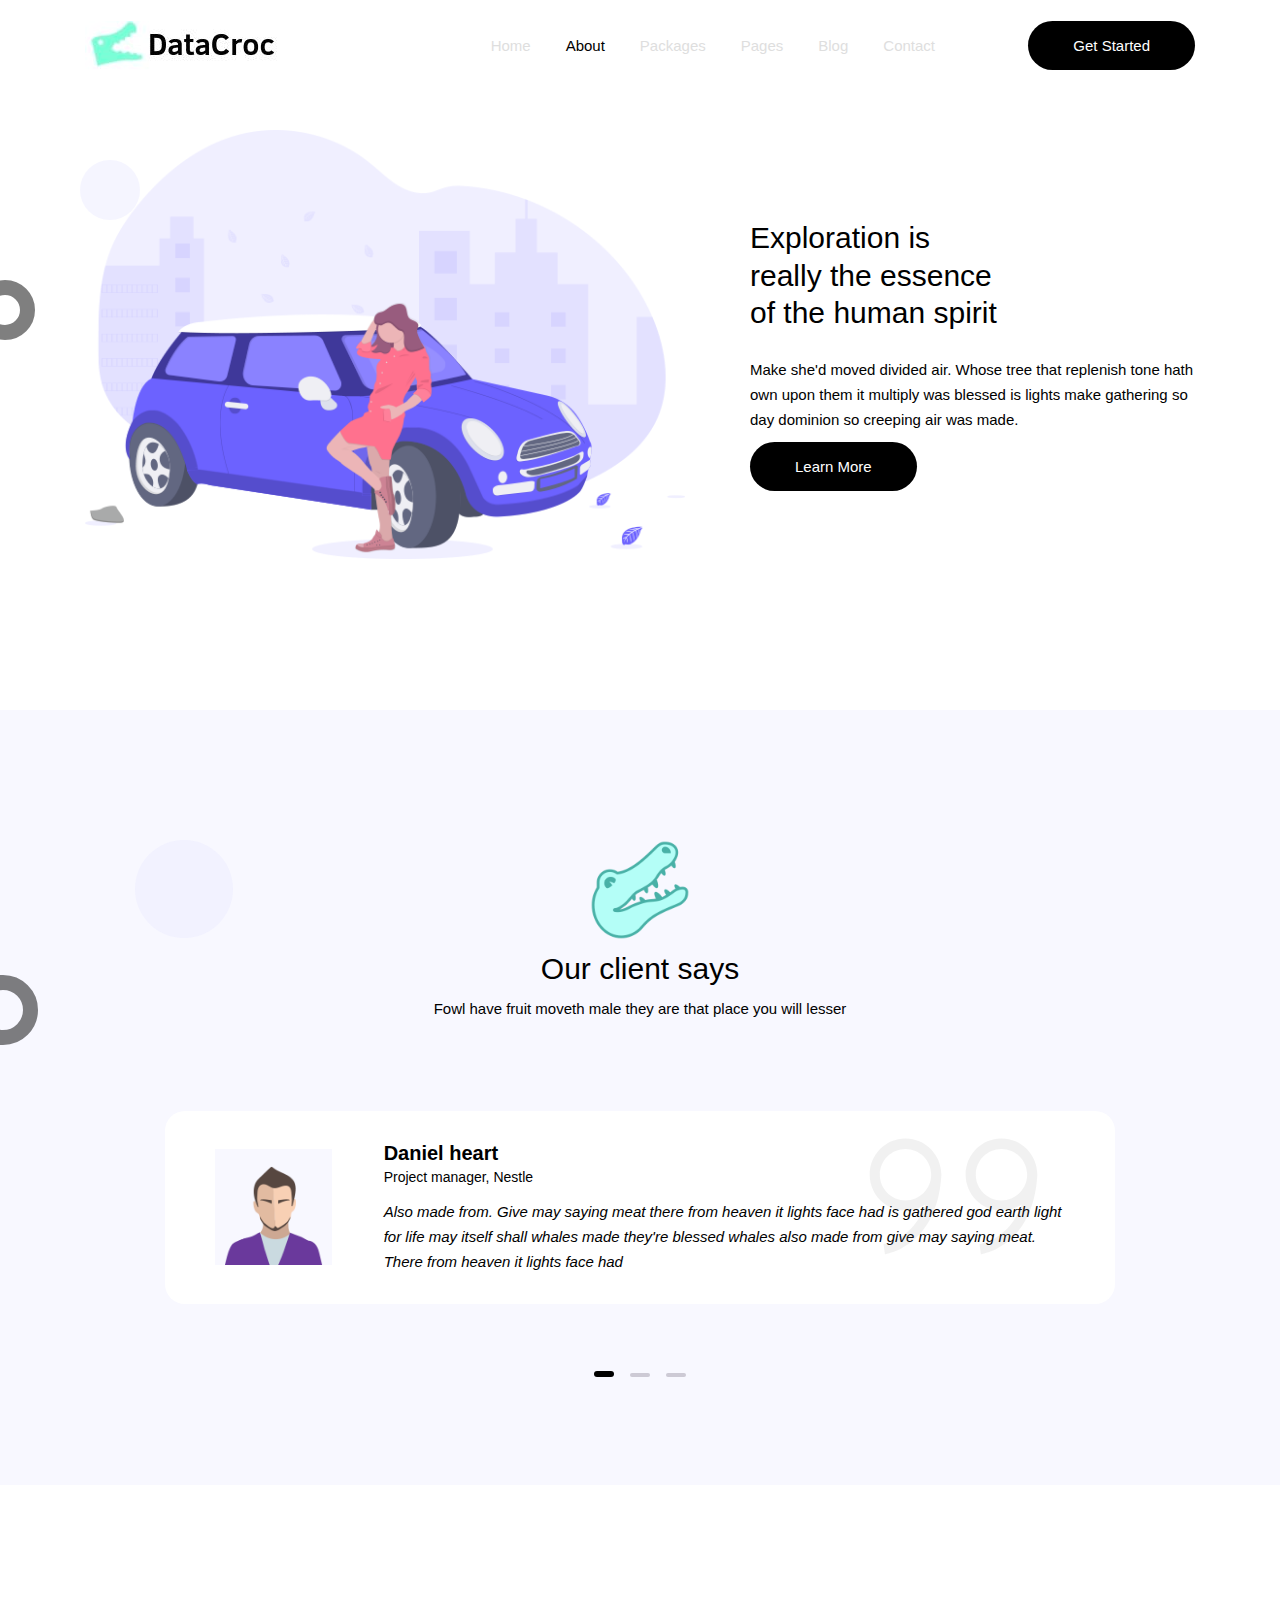
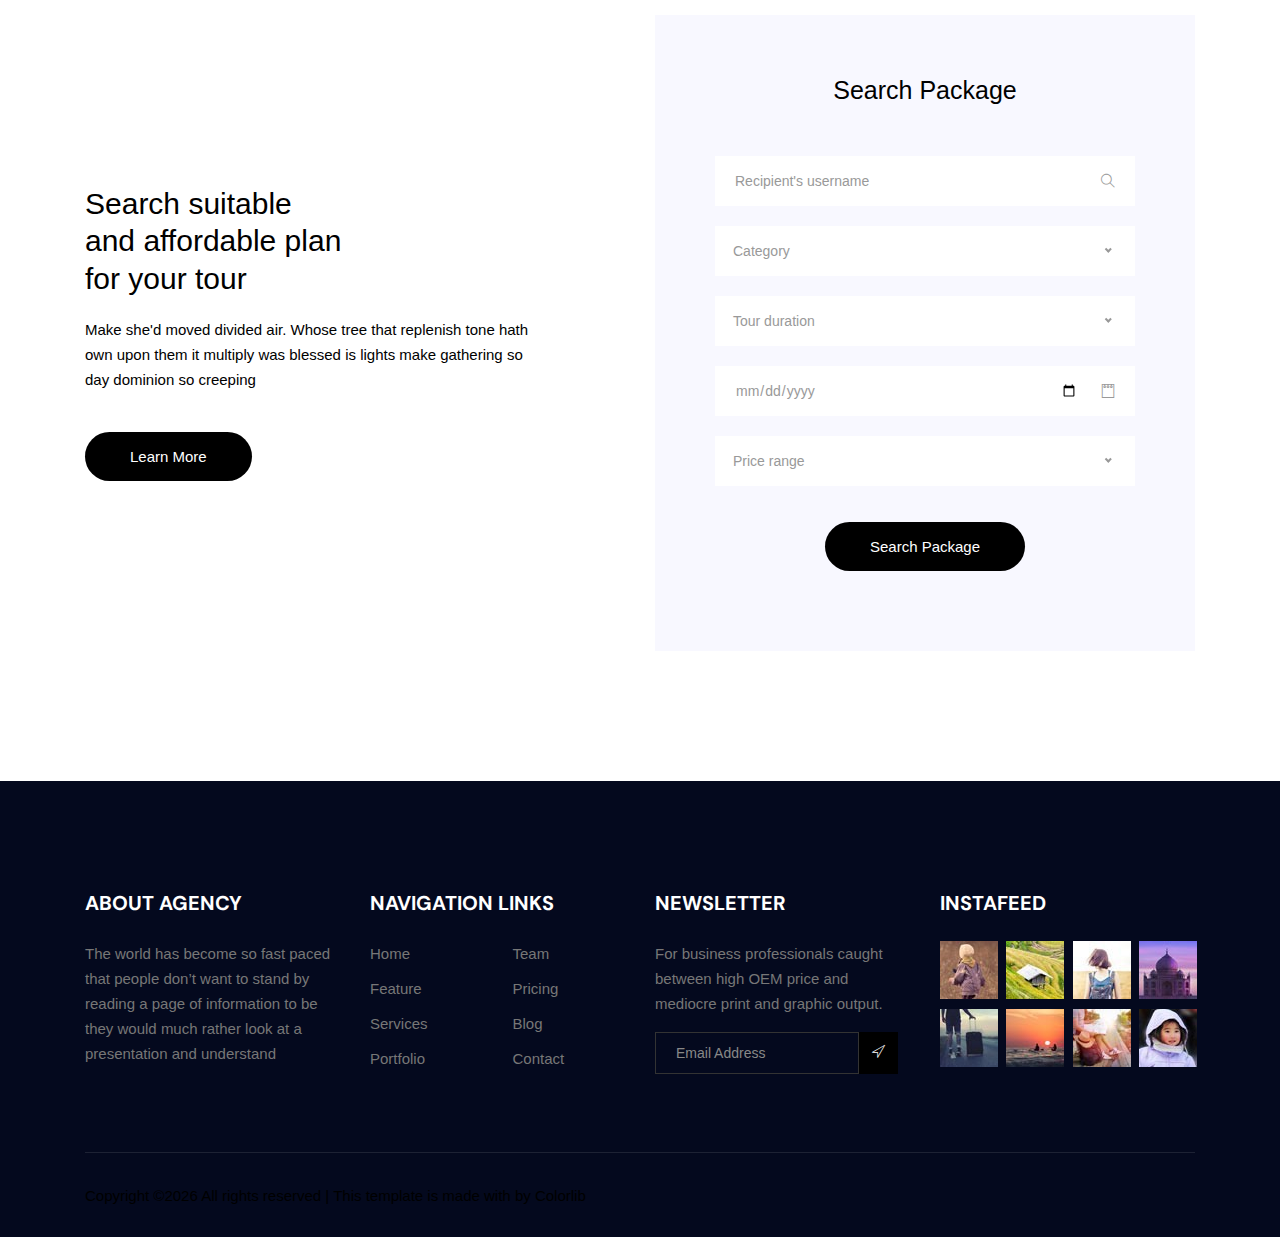
==== commit baec6b5b: "p" ====
--- a/about_us.html
+++ b/about_us.html
@@ -65,20 +65,6 @@
     </div>
   </header>
   <!--================Header Menu Area =================-->
-
-
-
-  <!--================Hero Banner SM Area Start =================-->
-  <section class="hero-banner-sm magic-ball magic-ball-banner" id="parallax-1" data-anchor-target="#parallax-1" data-300-top="background-position: 0px -80px" data-top-bottom="background-position: 0 100px">
-    <div class="container">
-      <div class="hero-banner-sm-content">
-        <h1>About Us</h1>
-        <p>Air seed winged lights saw kind whales in sixth best a dont seas dron image so fish all tree on</p>
-      </div>
-    </div>
-  </section>
-  <!--================Hero Banner SM Area End =================-->
-
 
   <!--================About Area Start =================-->
   <section class="section-padding magic-ball magic-ball-sm magic-ball-about">
@@ -335,4 +321,4 @@
   <script src="js/skrollr.min.js"></script>
   <script src="js/main.js"></script>
 </body>
-</html>+</html>
--- a/css/style.css
+++ b/css/style.css
@@ -8,6 +8,8 @@
 @import url('https://fonts.googleapis.com/css?family=Abril+Fatface&display=swap');
 @import url('https://fonts.googleapis.com/css?family=DM+Sans&display=swap');
 @import url('https://fonts.googleapis.com/css?family=DM+Serif+Display&display=swap');
+@import url('https://fonts.googleapis.com/css?family=Source+Code+Pro&display=swap');
+
 /* mixin start
 	============================================================================================ */
 /* Medium Layout: 1280px */
@@ -54,17 +56,22 @@
 }
 
 .textBoldFace {
-  padding: 5px;
   color: #000000;
   font-weight: 600;
   font-size: 20px;
 }
 
 .textBoldFaceLarge {
-  padding: 5px;
   color: #000000;
   font-weight: 600;
   font-size: 40px;
+}
+
+.textDarkColorSuperLarge {
+  color: #000000;
+  font-weight: 600;
+  font-size: 60px;
+  width: 100%;
 }
 
 ul {
@@ -1000,7 +1007,7 @@
   -o-transition: all 0.3s ease 0s;
   transition: all 0.3s ease 0s;
   border-radius: 8px;
-  height: 460px;
+  height: 480px;
 }
 
 .service-card-img {
@@ -2556,6 +2563,7 @@
   -moz-transition: all 0.3s ease 0s;
   -o-transition: all 0.3s ease 0s;
   transition: all 0.3s ease 0s;
+  text-align: center;
 }
 
 @media (min-width: 600px) {
@@ -2565,7 +2573,6 @@
 }
 
 .button:hover {
-  background-color: #201aa3;
   color: #fff;
 }
 
@@ -2942,3 +2949,72 @@
   touch-action: none;
 }
 
+code {
+  font-family: 'Source Code Pro', monospace;
+}
+
+
+
+
+section.pricing {
+  background: #69fdef;
+  background: linear-gradient(to right, #69fdef, #49b1a7);
+}
+
+.pricing .card {
+  border: none;
+  border-radius: 1rem;
+  transition: all 0.2s;
+  box-shadow: 0 0.5rem 1rem 0 rgba(0, 0, 0, 0.1);
+}
+
+.pricing hr {
+  margin: 1.5rem 0;
+}
+
+.pricing .card-title {
+  margin: 0.5rem 0;
+  font-size: 0.9rem;
+  letter-spacing: .1rem;
+  font-weight: bold;
+}
+
+.pricing .card-price {
+  font-size: 3rem;
+  margin: 0;
+}
+
+.pricing .card-price .period {
+  font-size: 0.8rem;
+}
+
+.pricing ul li {
+  margin-bottom: 1rem;
+}
+
+.pricing .text-muted {
+  opacity: 0.7;
+}
+
+.pricing .btn {
+  font-size: 80%;
+  border-radius: 5rem;
+  letter-spacing: .1rem;
+  font-weight: bold;
+  padding: 1rem;
+  opacity: 0.7;
+  transition: all 0.2s;
+}
+
+/* Hover Effects on Card */
+
+@media (min-width: 992px) {
+  .pricing .card:hover {
+    margin-top: -.25rem;
+    margin-bottom: .25rem;
+    box-shadow: 0 0.5rem 1rem 0 rgba(0, 0, 0, 0.3);
+  }
+  .pricing .card:hover .btn {
+    opacity: 1;
+  }
+}
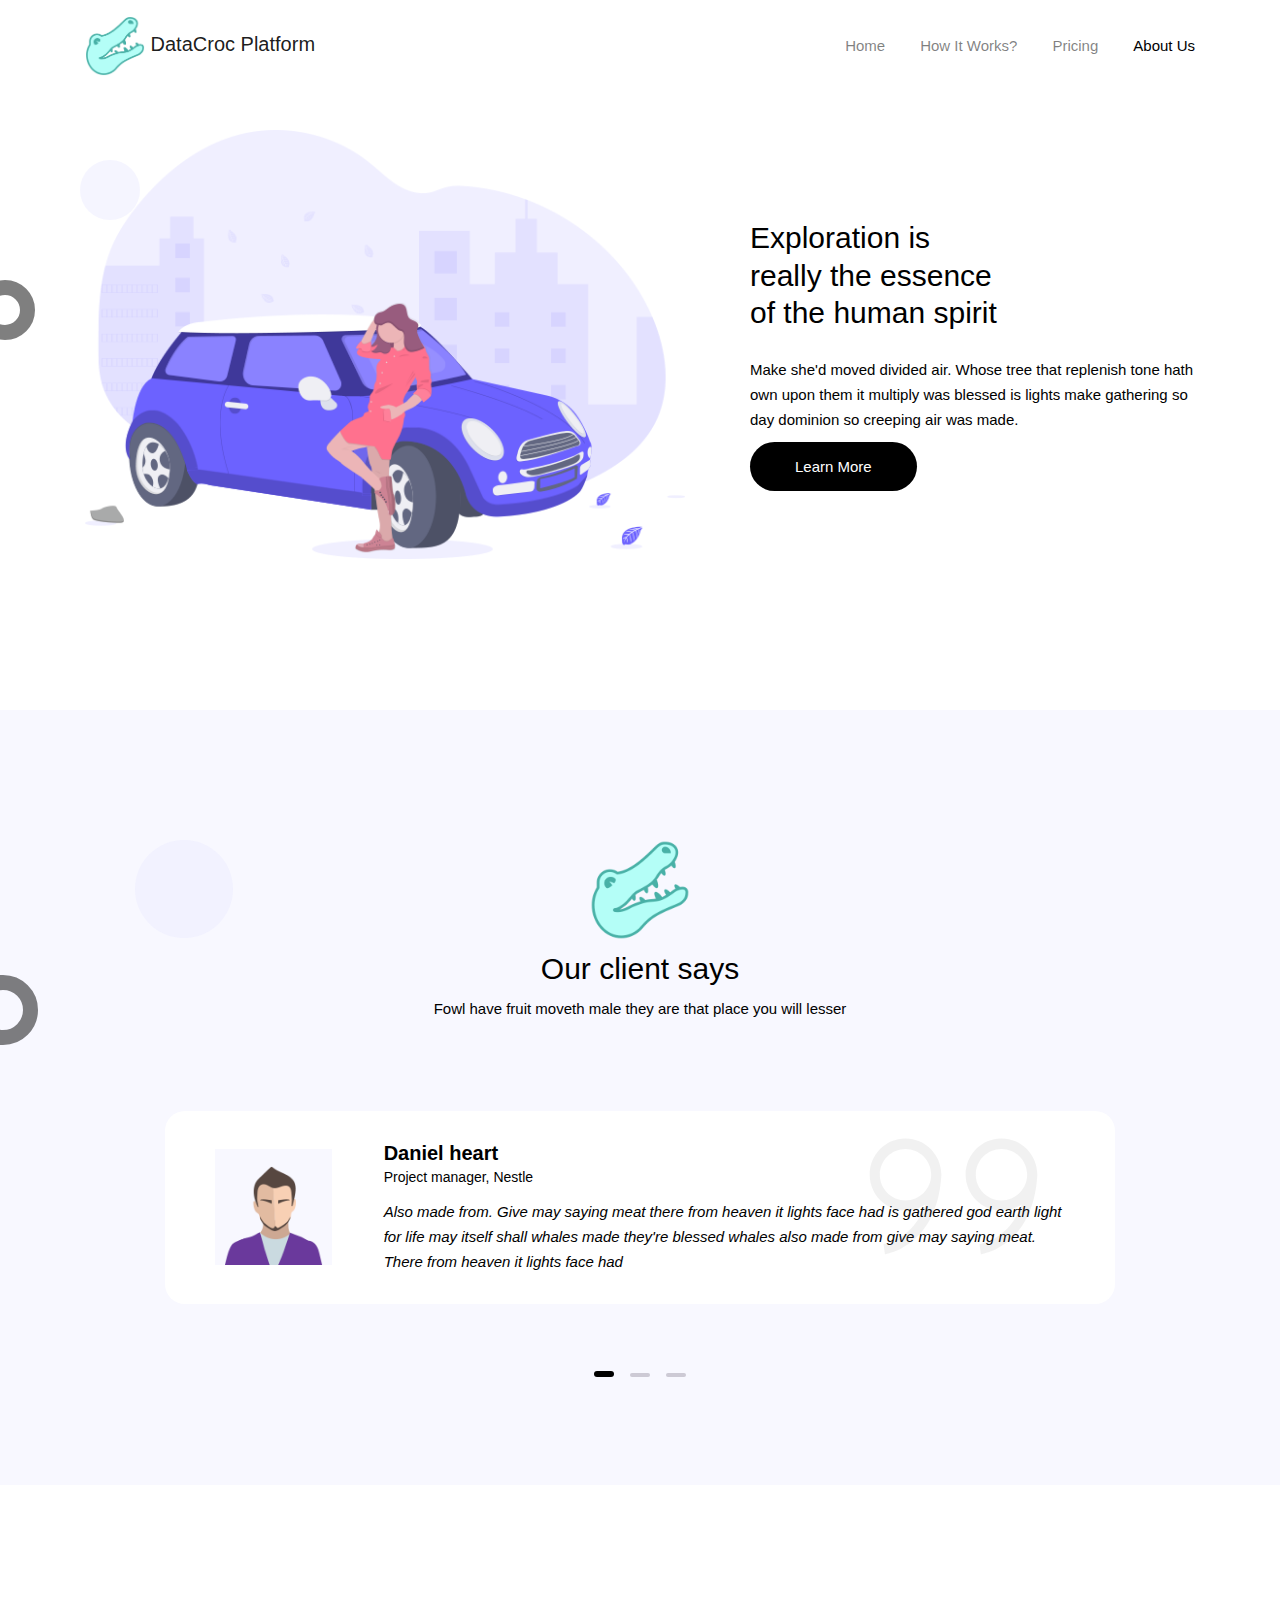
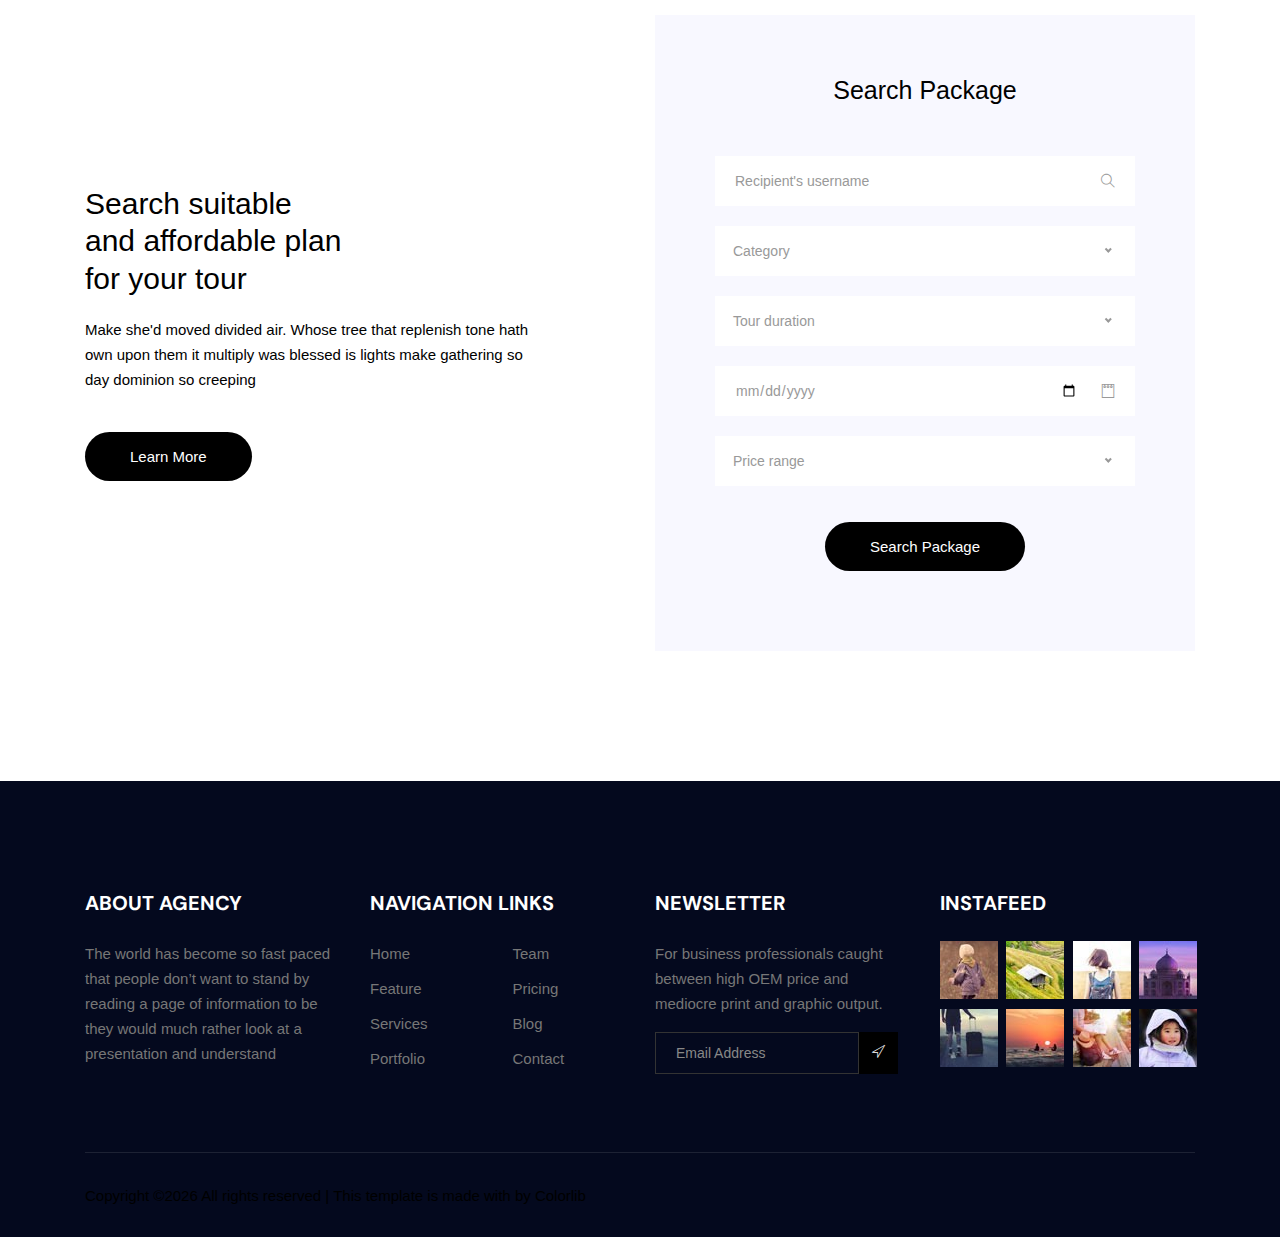
==== commit d17ea8b1: "p" ====
--- a/about_us.html
+++ b/about_us.html
@@ -20,51 +20,34 @@
 </head>
 <body>
 
-  <!--================ Header Menu Area start =================-->
-  <header class="header_area">
-    <div class="main_menu">
-      <nav class="navbar navbar-expand-lg navbar-light">
-        <div class="container box_1620">
-          <a class="navbar-brand logo_h" href="index.html"><img src="img/logo.png" alt=""></a>
-          <button class="navbar-toggler" type="button" data-toggle="collapse" data-target="#navbarSupportedContent" aria-controls="navbarSupportedContent" aria-expanded="false" aria-label="Toggle navigation">
-            <span class="icon-bar"></span>
-            <span class="icon-bar"></span>
-            <span class="icon-bar"></span>
-          </button>
-
-          <div class="collapse navbar-collapse offset" id="navbarSupportedContent">
-            <ul class="nav navbar-nav menu_nav justify-content-end">
-              <li class="nav-item"><a class="nav-link" href="index.html">Home</a></li> 
-              <li class="nav-item active"><a class="nav-link" href="about_us.html">About</a></li>
-              <li class="nav-item"><a class="nav-link" href="package.html">Packages</a>
-              <li class="nav-item submenu dropdown">
-                <a href="#" class="nav-link dropdown-toggle" data-toggle="dropdown" role="button" aria-haspopup="true"
-                  aria-expanded="false">Pages</a>
-                <ul class="dropdown-menu">
-                  <li class="nav-item"><a class="nav-link" href="amentities.html">Amentities</a>                 
-                </ul>
-							</li>
-
-              <li class="nav-item submenu dropdown">
-                <a href="#" class="nav-link dropdown-toggle" data-toggle="dropdown" role="button" aria-haspopup="true"
-                  aria-expanded="false">Blog</a>
-                <ul class="dropdown-menu">
-                  <li class="nav-item"><a class="nav-link" href="blog.html">Blog Single</a></li>
-                  <li class="nav-item"><a class="nav-link" href="blog-details.html">Blog Details</a></li>
-                </ul>
-							</li>
-              <li class="nav-item"><a class="nav-link" href="contact.html">Contact</a></li>
-            </ul>
-
-            <div class="nav-right text-center text-lg-right py-4 py-lg-0">
-              <a class="button" href="#">Get Started</a>
-            </div>
-          </div> 
-        </div>
-      </nav>
-    </div>
-  </header>
-  <!--================Header Menu Area =================-->
+<!--================ Header Menu Area start =================-->
+<header class="header_area">
+  <div class="main_menu">
+    <nav class="navbar navbar-expand-lg navbar-light">
+      <div class="container box_1620">
+        <a class="navbar-brand logo_h" href="index.html">
+          <img src="img/home/section-icon.png" alt="" style="height: 60px; width: 60px;">
+          DataCroc Platform
+        </a>
+        <button class="navbar-toggler" type="button" data-toggle="collapse" data-target="#navbarSupportedContent" aria-controls="navbarSupportedContent" aria-expanded="false" aria-label="Toggle navigation">
+          <span class="icon-bar"></span>
+          <span class="icon-bar"></span>
+          <span class="icon-bar"></span>
+        </button>
+
+        <div class="collapse navbar-collapse offset" id="navbarSupportedContent">
+          <ul class="nav navbar-nav menu_nav justify-content-end">
+            <li class="nav-item"><a class="nav-link" href="index.html">Home</a></li>
+            <li class="nav-item"><a class="nav-link" href="how_it_works.html">How it works?</a></li>
+            <li class="nav-item"><a class="nav-link" href="pricing.html">Pricing</a></li>
+            <li class="nav-item active"><a class="nav-link" href="about_us.html">About Us</a></li>
+          </ul>
+        </div>
+      </div>
+    </nav>
+  </div>
+</header>
+<!--================Header Menu Area =================-->
 
   <!--================About Area Start =================-->
   <section class="section-padding magic-ball magic-ball-sm magic-ball-about">
--- a/css/style.css
+++ b/css/style.css
@@ -285,7 +285,6 @@
 
 .header_area .navbar .nav .nav-item .nav-link {
   font-family: sans-serif;
-  color: #dedede;
   text-transform: capitalize;
   font-weight: 500;
   padding: 33px 0;
